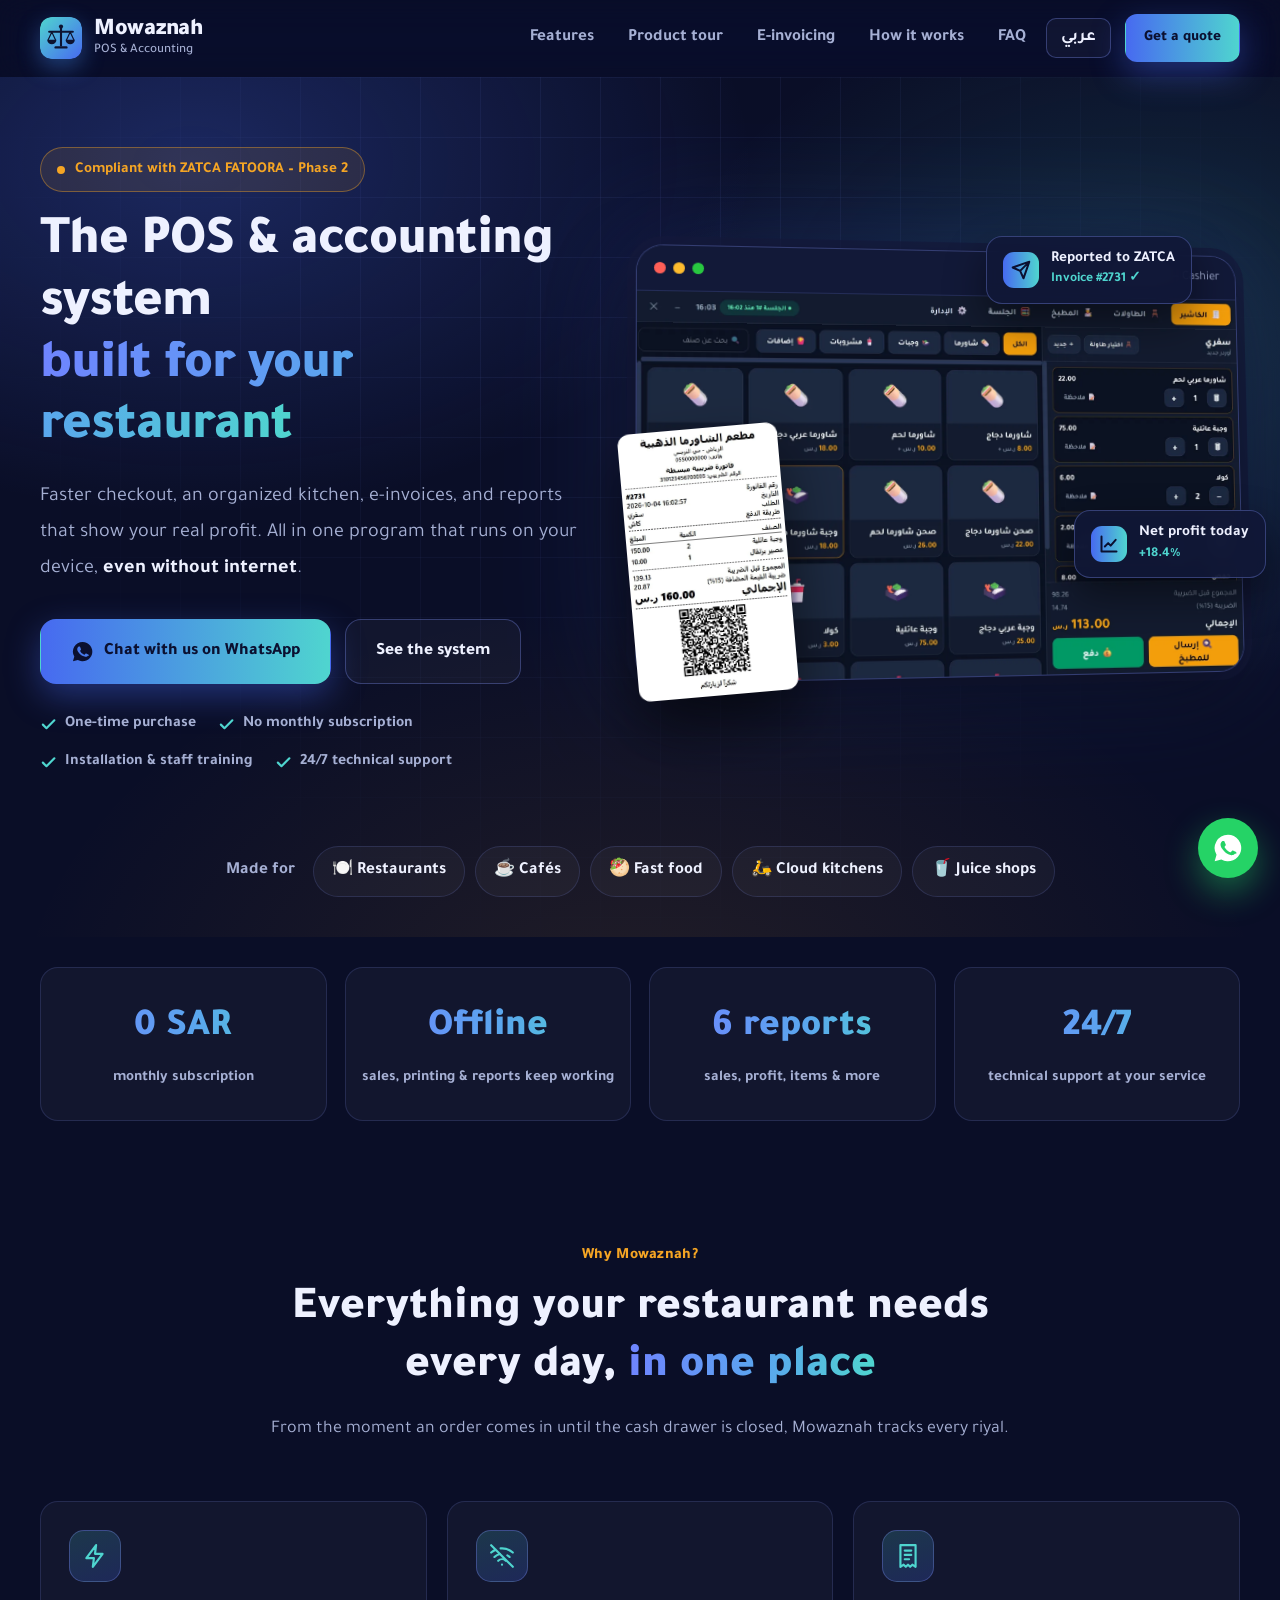
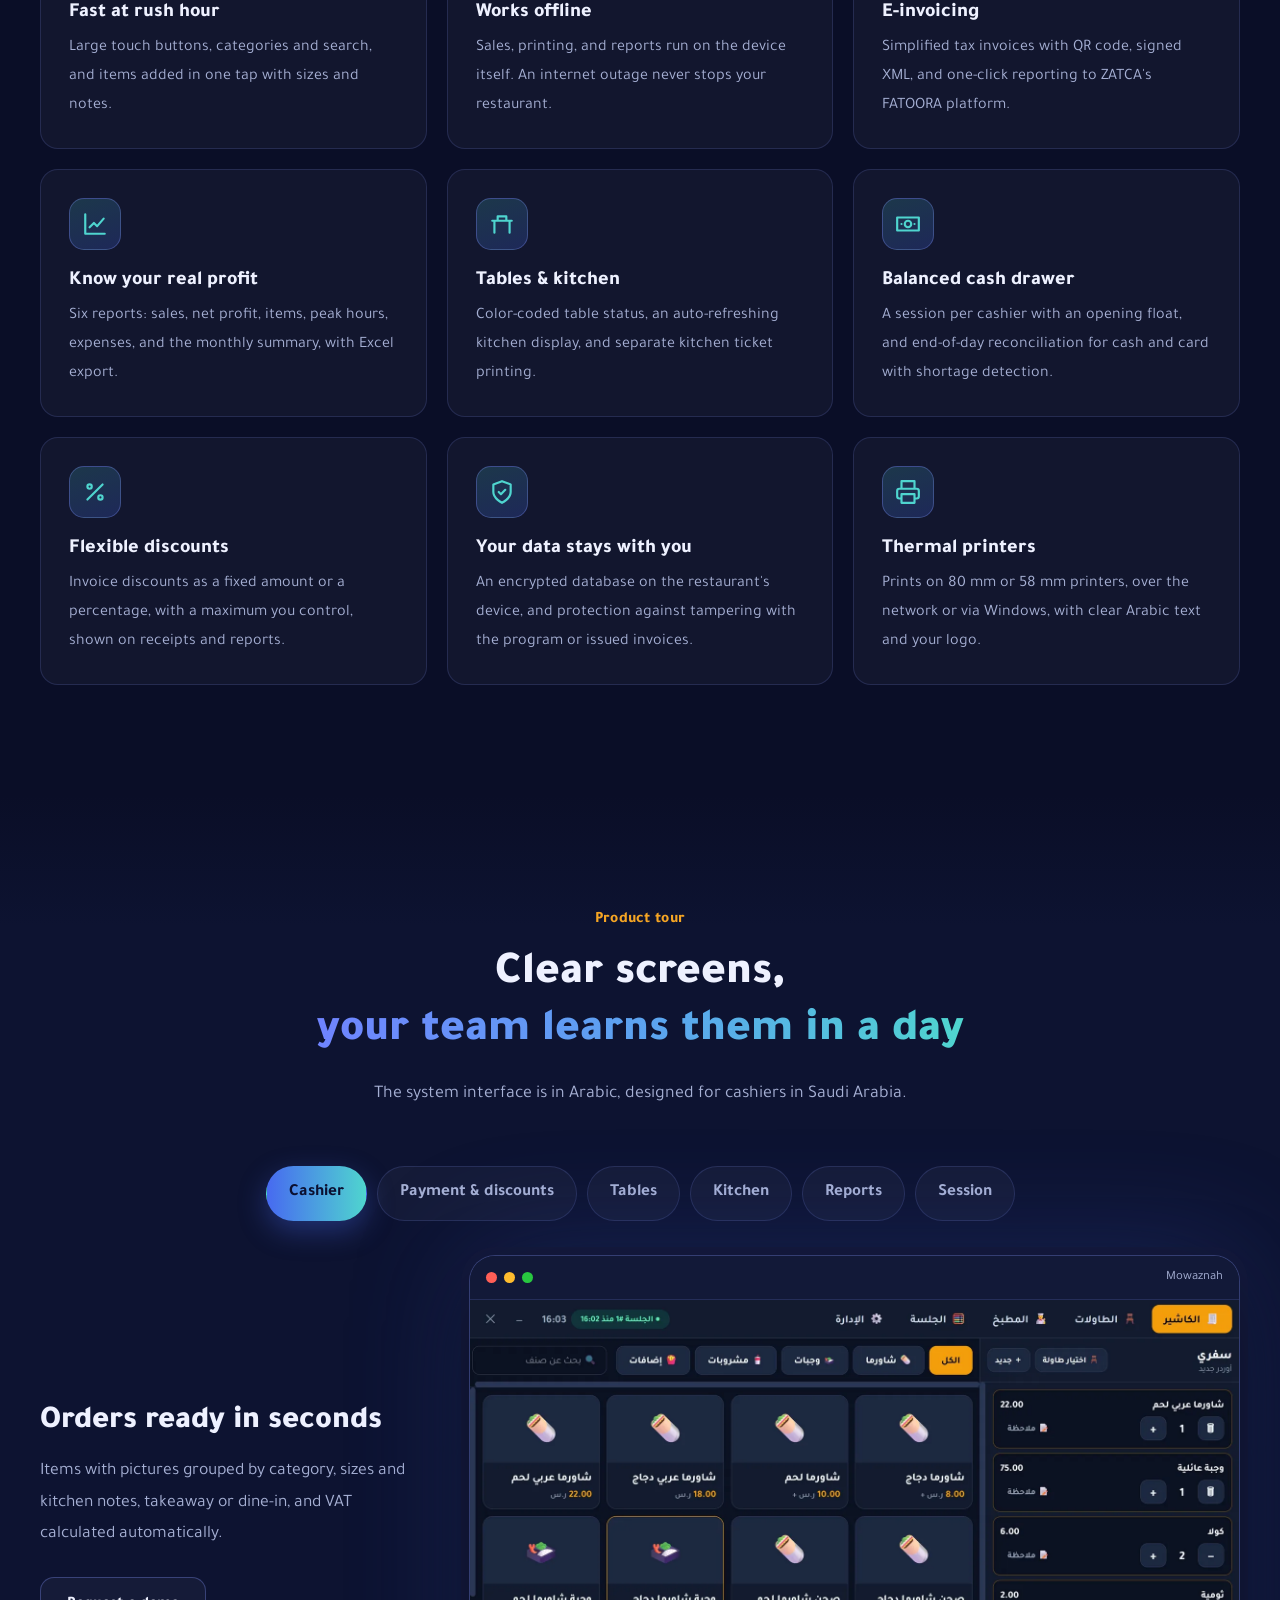
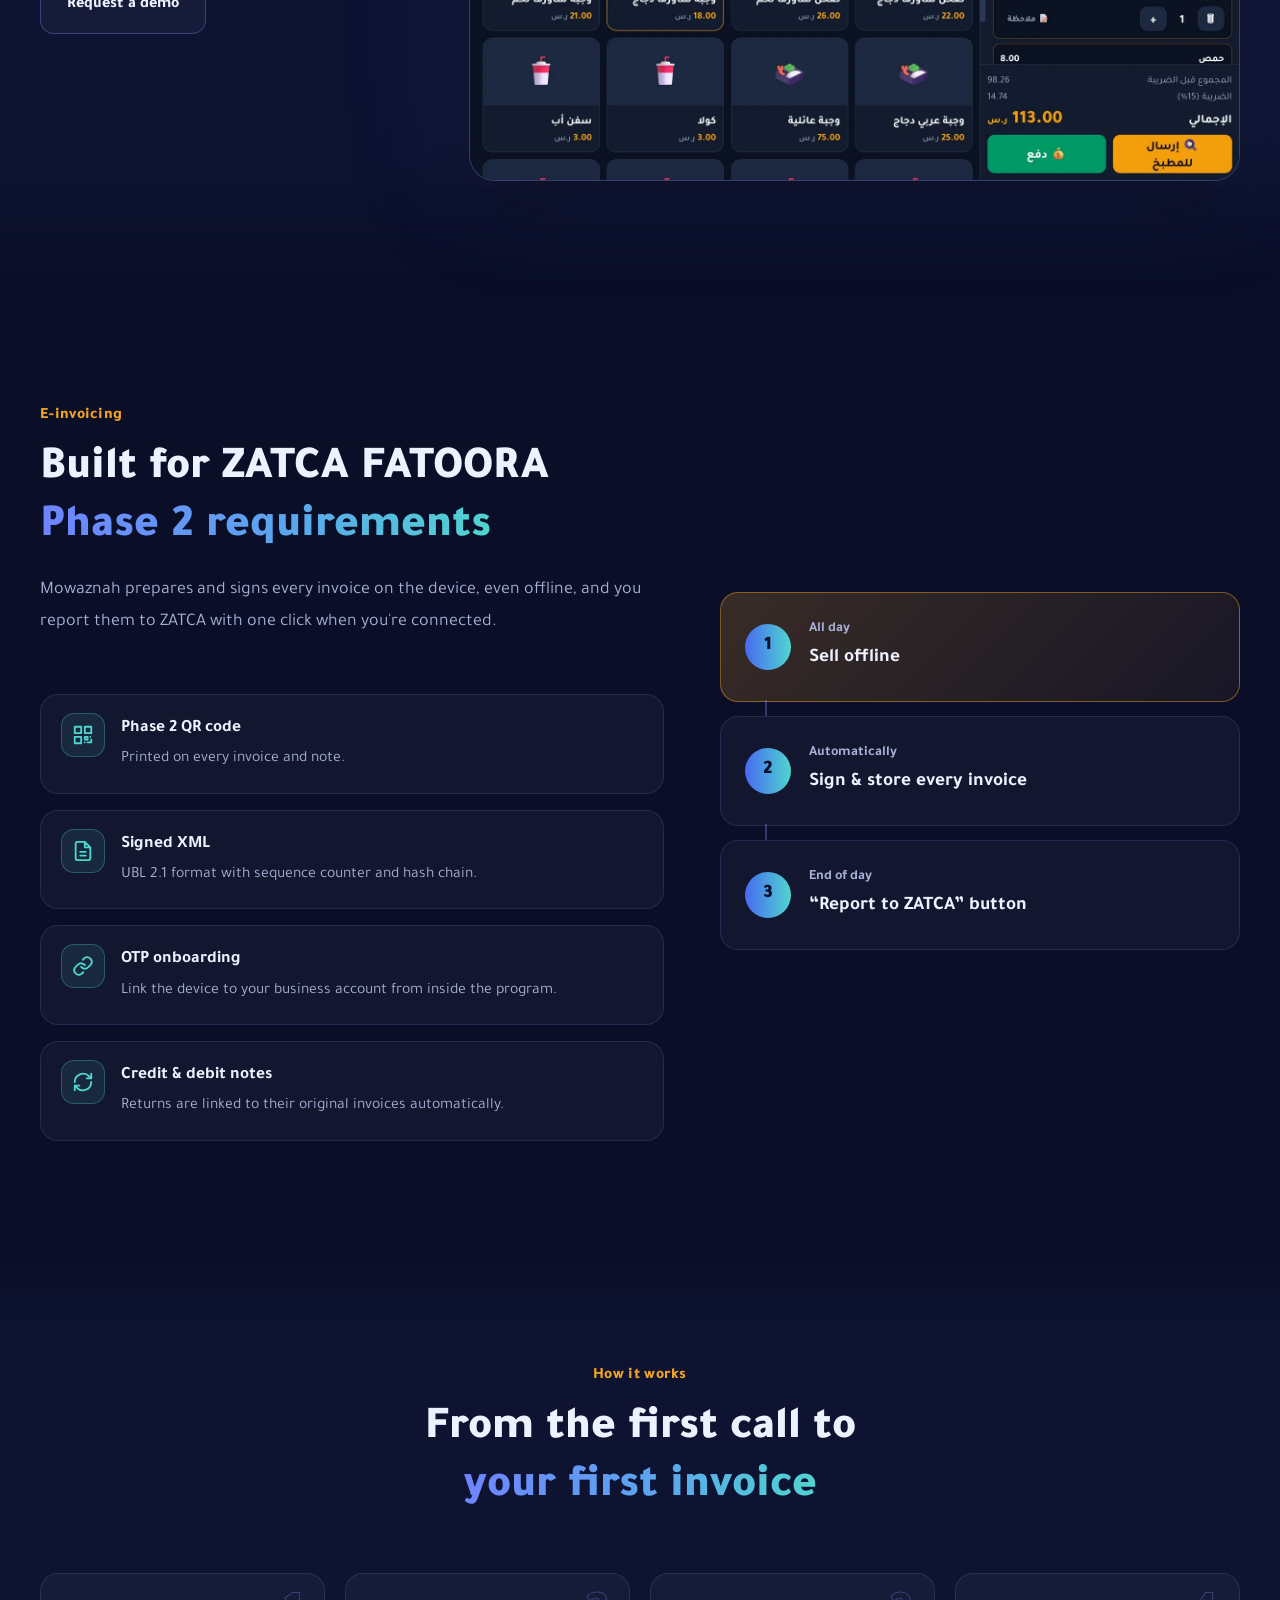
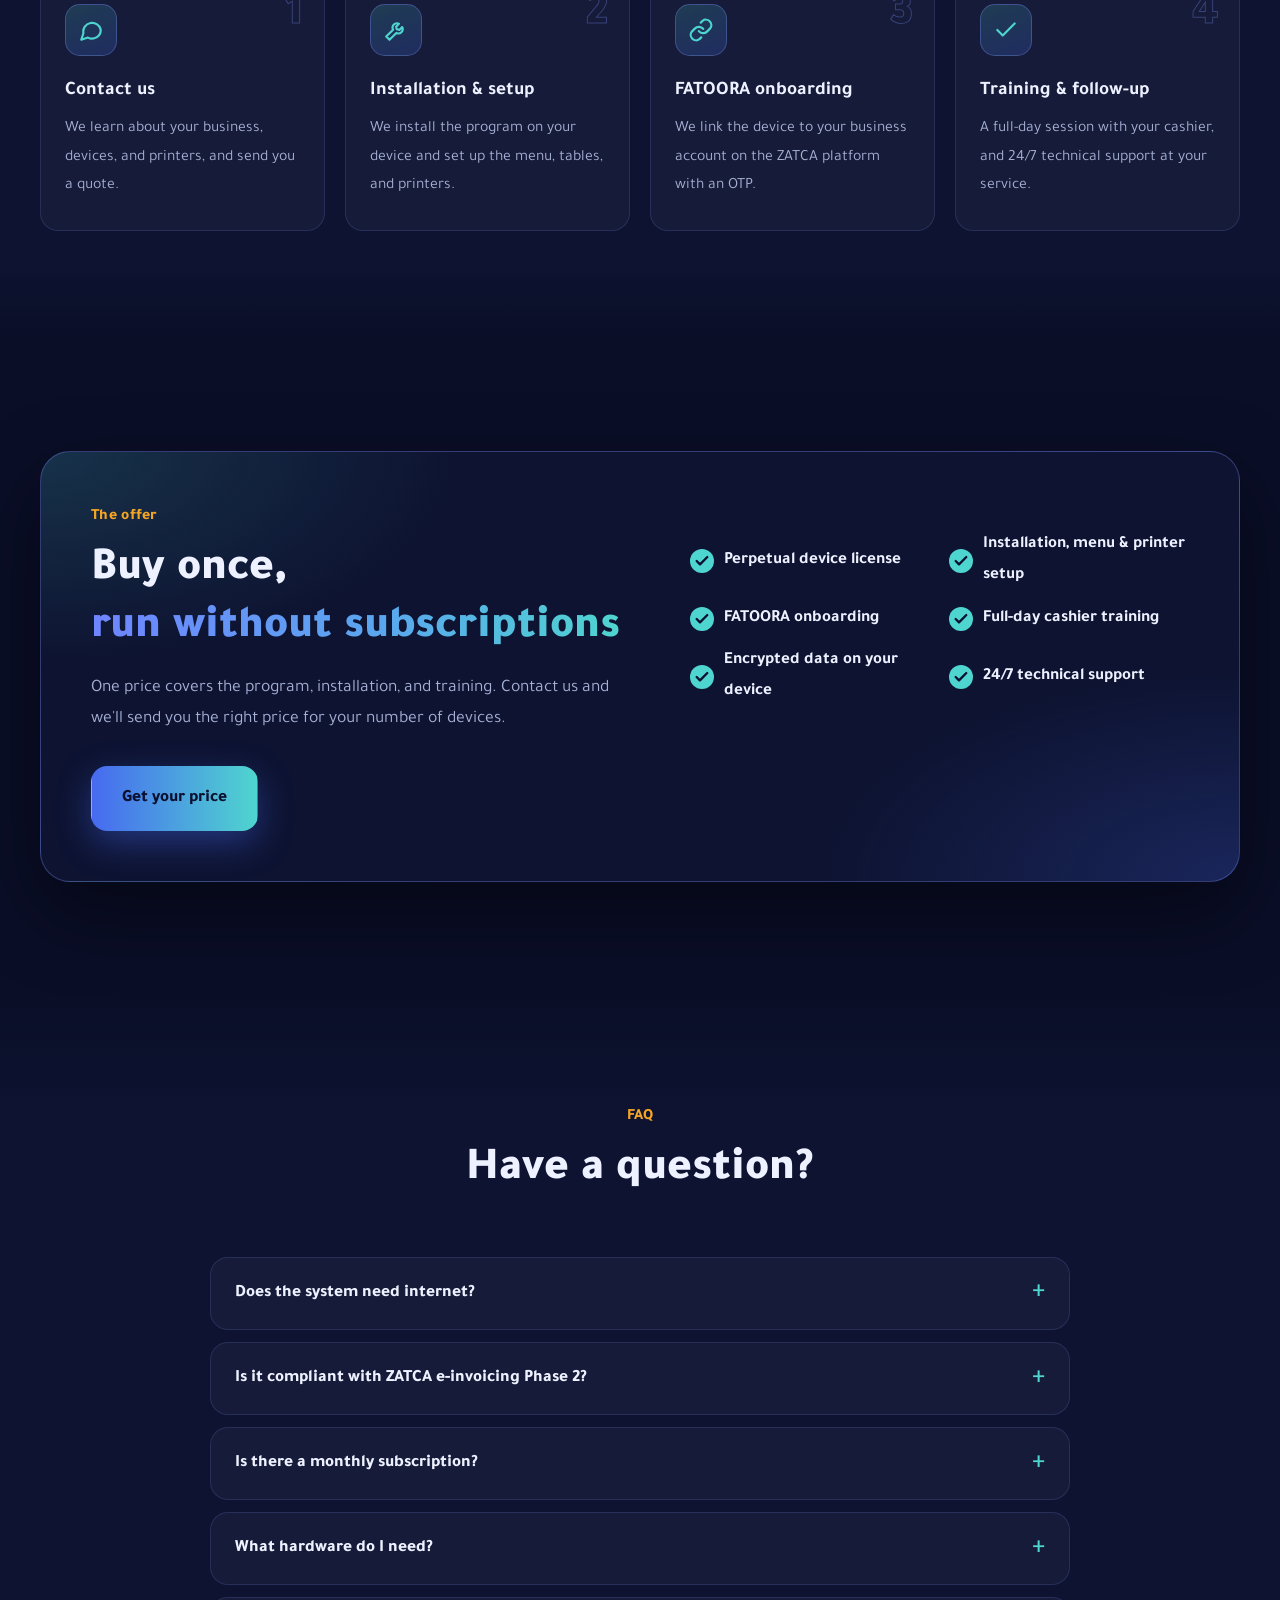
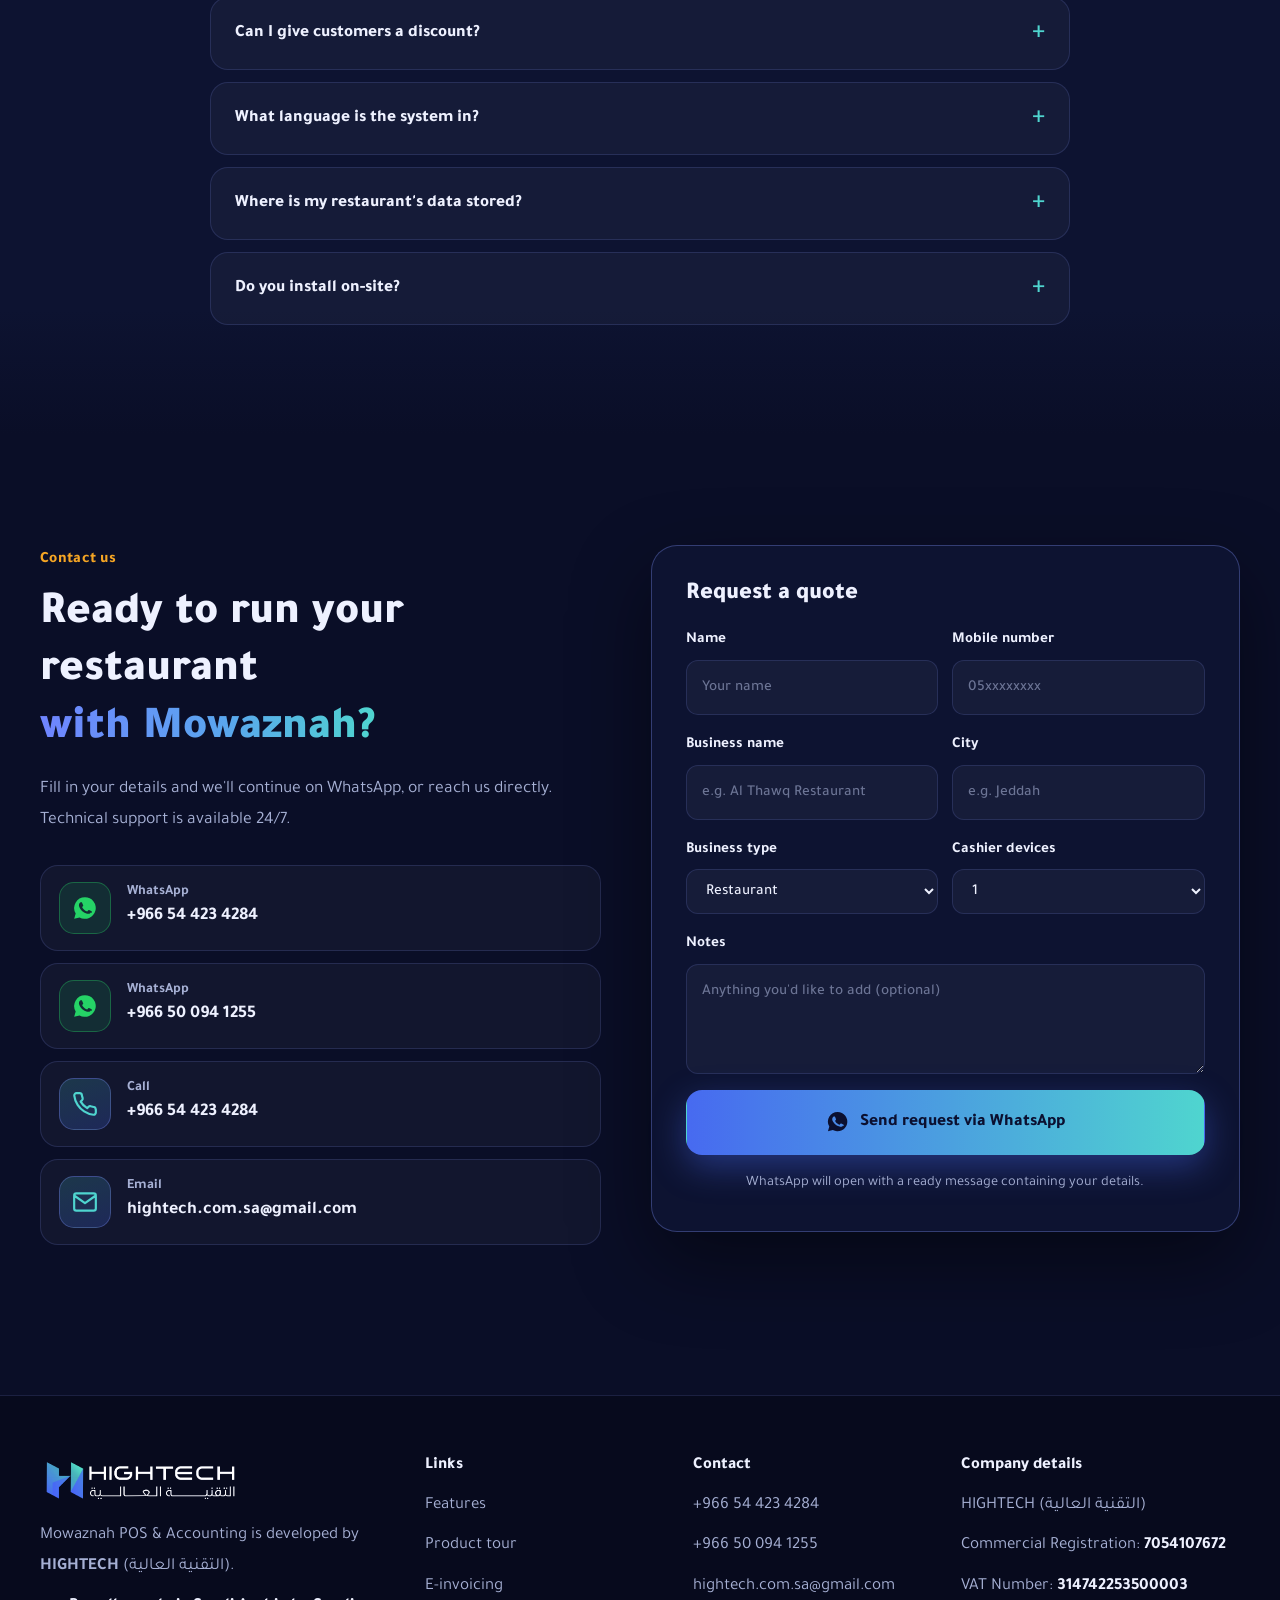
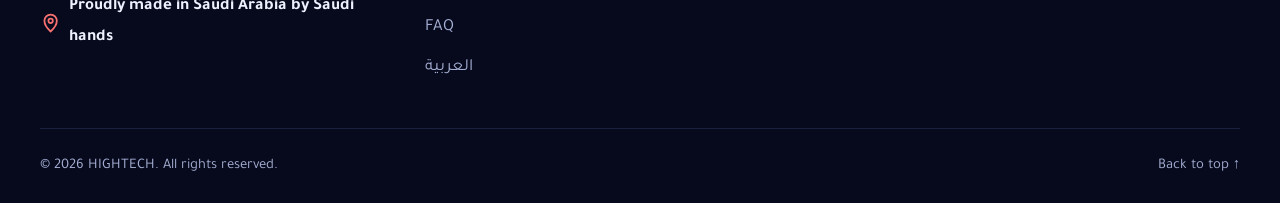
==== en/index.html @ 6e75f686 "feat: نسخة إنجليزية من الموقع (/en/) وزر تبديل اللغة - صفحة en/index.html من اليسار لليمين بنفس التص" ====
<!doctype html>
<html lang="en" dir="ltr">
<head>
  <meta charset="utf-8">
  <meta name="viewport" content="width=device-width, initial-scale=1">
  <title>Mowaznah POS | Restaurant Point of Sale & Accounting System in Saudi Arabia</title>
  <meta name="description" content="Mowaznah is a restaurant POS and accounting system that works offline, is compliant with ZATCA FATOORA Phase 2 e-invoicing, and includes kitchen display, tables, and profit reports. One-time purchase, no monthly subscription.">
  <meta name="keywords" content="restaurant POS, POS Saudi Arabia, ZATCA e-invoicing, FATOORA phase 2, cashier system, cafe POS, accounting system, Mowaznah">
  <link rel="canonical" href="https://mowaznah.com/en/">
  <link rel="alternate" hreflang="ar" href="https://mowaznah.com/">
  <link rel="alternate" hreflang="en" href="https://mowaznah.com/en/">
  <link rel="alternate" hreflang="x-default" href="https://mowaznah.com/">
  <meta name="theme-color" content="#0a0e27">
  <link rel="icon" href="../assets/img/logo-icon.svg" type="image/svg+xml">
  <link rel="apple-touch-icon" href="../assets/img/apple-touch-icon.png">

  <meta property="og:type" content="website">
  <meta property="og:locale" content="en_US">
  <meta property="og:locale:alternate" content="ar_SA">
  <meta property="og:site_name" content="Mowaznah POS">
  <meta property="og:title" content="Mowaznah | The POS & accounting system built for your restaurant">
  <meta property="og:description" content="Works offline, ZATCA FATOORA e-invoicing, and real profit reports. One-time purchase.">
  <meta property="og:url" content="https://mowaznah.com/en/">
  <meta property="og:image" content="https://mowaznah.com/assets/img/og-image.png">
  <meta name="twitter:card" content="summary_large_image">

  <link rel="preload" href="../assets/fonts/tajawal-latin-800-normal.woff2" as="font" type="font/woff2" crossorigin>
  <link rel="preload" href="../assets/fonts/tajawal-latin-500-normal.woff2" as="font" type="font/woff2" crossorigin>
  <link rel="stylesheet" href="../css/style.css">

  <script type="application/ld+json">
  {
    "@context": "https://schema.org",
    "@graph": [
      {
        "@type": "Organization",
        "name": "HIGHTECH (التقنية العالية)",
        "url": "https://mowaznah.com/en/",
        "email": "hightech.com.sa@gmail.com",
        "telephone": ["+966544234284", "+966500941255"],
        "address": { "@type": "PostalAddress", "addressCountry": "SA" }
      },
      {
        "@type": "SoftwareApplication",
        "name": "Mowaznah POS & Accounting",
        "applicationCategory": "BusinessApplication",
        "operatingSystem": "Windows 10, Windows 11",
        "inLanguage": "ar",
        "description": "Restaurant POS and accounting system that works offline and is compliant with ZATCA FATOORA Phase 2 e-invoicing.",
        "publisher": { "@type": "Organization", "name": "HIGHTECH" }
      }
    ]
  }
  </script>
</head>
<body>
  <!-- Icons (SVG) -->
  <svg width="0" height="0" class="sprite" aria-hidden="true">
    <symbol id="i-bolt" viewBox="0 0 24 24"><path d="M13 2 4 14h7l-1 8 9-12h-7l1-8Z"/></symbol>
    <symbol id="i-offline" viewBox="0 0 24 24"><path d="M2 2l20 20M8.5 16.4a5 5 0 0 1 7 0M5 12.9a10 10 0 0 1 5.2-2.8M19 12.9a10 10 0 0 0-2-1.5M2 8.8a15 15 0 0 1 4.2-2.6M22 8.8A15 15 0 0 0 10.7 5M12 20h.01"/></symbol>
    <symbol id="i-receipt" viewBox="0 0 24 24"><path d="M5 2h14v20l-3-2-2 2-2-2-2 2-2-2-3 2V2ZM9 7h6M9 11h6M9 15h4"/></symbol>
    <symbol id="i-chart" viewBox="0 0 24 24"><path d="M3 3v18h18M7 15l4-4 3 3 6-7"/></symbol>
    <symbol id="i-table" viewBox="0 0 24 24"><path d="M3 9h18M5 9v11M19 9v11M8 9V5h8v4"/></symbol>
    <symbol id="i-chef" viewBox="0 0 24 24"><path d="M6 13.9A4 4 0 0 1 7.6 6a5 5 0 0 1 8.8 0A4 4 0 0 1 18 13.9V20H6v-6.1ZM6 17h12"/></symbol>
    <symbol id="i-cash" viewBox="0 0 24 24"><path d="M2 6h20v12H2zM12 15a3 3 0 1 0 0-6 3 3 0 0 0 0 6ZM6 12h.01M18 12h.01"/></symbol>
    <symbol id="i-percent" viewBox="0 0 24 24"><path d="M19 5 5 19M7 9a2 2 0 1 0 0-4 2 2 0 0 0 0 4ZM17 19a2 2 0 1 0 0-4 2 2 0 0 0 0 4Z"/></symbol>
    <symbol id="i-shield" viewBox="0 0 24 24"><path d="M12 22s8-4 8-10V5l-8-3-8 3v7c0 6 8 10 8 10ZM9 12l2 2 4-4"/></symbol>
    <symbol id="i-printer" viewBox="0 0 24 24"><path d="M6 9V2h12v7M6 18H4a2 2 0 0 1-2-2v-5a2 2 0 0 1 2-2h16a2 2 0 0 1 2 2v5a2 2 0 0 1-2 2h-2M6 14h12v8H6z"/></symbol>
    <symbol id="i-qr" viewBox="0 0 24 24"><path d="M3 3h7v7H3zM14 3h7v7h-7zM3 14h7v7H3zM14 14h3v3h-3zM20 14v.01M14 20h.01M17 20h4v-3"/></symbol>
    <symbol id="i-send" viewBox="0 0 24 24"><path d="m22 2-7 20-4-9-9-4 20-7ZM22 2 11 13"/></symbol>
    <symbol id="i-file" viewBox="0 0 24 24"><path d="M14 2H6a2 2 0 0 0-2 2v16a2 2 0 0 0 2 2h12a2 2 0 0 0 2-2V8l-6-6ZM14 2v6h6M9 13h6M9 17h6"/></symbol>
    <symbol id="i-link" viewBox="0 0 24 24"><path d="M10 13a5 5 0 0 0 7.5.5l3-3a5 5 0 0 0-7-7l-1.7 1.7M14 11a5 5 0 0 0-7.5-.5l-3 3a5 5 0 0 0 7 7l1.7-1.7"/></symbol>
    <symbol id="i-tool" viewBox="0 0 24 24"><path d="M14.7 6.3a4 4 0 0 0-5.4 5.4L3 18l3 3 6.3-6.3a4 4 0 0 0 5.4-5.4l-2.6 2.6-2.4-.6-.6-2.4 2.6-2.6Z"/></symbol>
    <symbol id="i-chat" viewBox="0 0 24 24"><path d="M21 12a8 8 0 0 1-11.8 7L3 21l2-6A8 8 0 1 1 21 12Z"/></symbol>
    <symbol id="i-refresh" viewBox="0 0 24 24"><path d="M21 12a9 9 0 0 1-15.5 6.3L3 16M3 12a9 9 0 0 1 15.5-6.3L21 8M21 3v5h-5M3 21v-5h5"/></symbol>
    <symbol id="i-check" viewBox="0 0 24 24"><path d="M20 6 9 17l-5-5"/></symbol>
    <symbol id="i-phone" viewBox="0 0 24 24"><path d="M22 16.9v3a2 2 0 0 1-2.2 2 19.8 19.8 0 0 1-8.6-3.1 19.5 19.5 0 0 1-6-6A19.8 19.8 0 0 1 2.1 4.2 2 2 0 0 1 4.1 2h3a2 2 0 0 1 2 1.7c.1.9.4 1.8.7 2.7a2 2 0 0 1-.5 2.1L8 9.8a16 16 0 0 0 6 6l1.3-1.3a2 2 0 0 1 2.1-.4c.9.3 1.8.6 2.7.7a2 2 0 0 1 1.7 2Z"/></symbol>
    <symbol id="i-mail" viewBox="0 0 24 24"><path d="M4 4h16a2 2 0 0 1 2 2v12a2 2 0 0 1-2 2H4a2 2 0 0 1-2-2V6a2 2 0 0 1 2-2ZM22 6l-10 7L2 6"/></symbol>
    <symbol id="i-pin" viewBox="0 0 24 24"><path d="M12 22s7-6.2 7-12a7 7 0 1 0-14 0c0 5.8 7 12 7 12ZM12 12.5a2.5 2.5 0 1 0 0-5 2.5 2.5 0 0 0 0 5Z"/></symbol>
    <symbol id="i-plus" viewBox="0 0 24 24"><path d="M12 5v14M5 12h14"/></symbol>
    <symbol id="i-menu" viewBox="0 0 24 24"><path d="M4 7h16M4 12h16M4 17h16"/></symbol>
    <symbol id="i-x" viewBox="0 0 24 24"><path d="M6 6l12 12M18 6 6 18"/></symbol>
    <symbol id="i-wa" viewBox="0 0 24 24"><path fill="currentColor" stroke="none" d="M12 2a10 10 0 0 0-8.6 15.1L2 22l5-1.3A10 10 0 1 0 12 2Zm5.3 14.1c-.2.6-1.3 1.2-1.8 1.2-.5.1-1 .2-3.3-.7-2.8-1.1-4.5-4-4.7-4.2-.1-.2-1.1-1.5-1.1-2.9s.7-2.1 1-2.4c.3-.3.6-.3.8-.3h.6c.2 0 .4 0 .6.5l.9 2.1c.1.2.1.4 0 .5l-.3.5-.4.5c-.1.1-.3.3-.1.6.2.3.8 1.3 1.7 2.1 1.2 1 2.1 1.4 2.4 1.5.3.1.5.1.6-.1l.9-1c.2-.3.4-.2.6-.1l2 .9c.3.1.5.2.5.3.1.2.1.8-.1 1.4Z"/></symbol>
  </svg>

  <a class="skip" href="#main">Skip to content</a>

  <!-- ───────── Header ───────── -->
  <header class="nav" id="top">
    <div class="wrap nav-in">
      <a href="#top" class="brand" aria-label="Mowaznah POS - Home">
        <img src="../assets/img/logo-icon.svg" alt="" width="40" height="40">
        <span><b>Mowaznah</b><small>POS &amp; Accounting</small></span>
      </a>
      <nav class="links" id="links" aria-label="Page sections">
        <a href="#features">Features</a>
        <a href="#screens">Product tour</a>
        <a href="#einvoice">E-invoicing</a>
        <a href="#how">How it works</a>
        <a href="#faq">FAQ</a>
        <a href="../" class="lang-switch" lang="ar" hreflang="ar" title="العربية">عربي</a>
        <a href="#contact" class="btn btn-sm btn-primary nav-cta">Get a quote</a>
      </nav>
      <button class="menu-btn" id="menuBtn" aria-label="Menu" aria-expanded="false" aria-controls="links">
        <svg class="ic"><use href="#i-menu"/></svg>
      </button>
    </div>
  </header>

  <main id="main">
    <!-- ───────── Hero ───────── -->
    <section class="hero">
      <div class="hero-bg" aria-hidden="true"></div>
      <div class="wrap hero-in">
        <div class="hero-copy">
          <span class="pill reveal"><span class="dot"></span> Compliant with ZATCA FATOORA – Phase 2</span>
          <h1 class="reveal">The POS &amp; accounting system<br><span class="grad">built for your restaurant</span></h1>
          <p class="lead reveal">Faster checkout, an organized kitchen, e-invoices, and reports that show your real profit. All in one program that runs on your device, <strong>even without internet</strong>.</p>
          <div class="cta-row reveal">
            <a class="btn btn-primary btn-lg" href="https://wa.me/966544234284?text=Hello%2C%20I%20would%20like%20to%20know%20more%20about%20Mowaznah%20POS." target="_blank" rel="noopener">
              <svg class="ic"><use href="#i-wa"/></svg> Chat with us on WhatsApp
            </a>
            <a class="btn btn-ghost btn-lg" href="#screens">See the system</a>
          </div>
          <ul class="trust reveal">
            <li><svg class="ic"><use href="#i-check"/></svg> One-time purchase</li>
            <li><svg class="ic"><use href="#i-check"/></svg> No monthly subscription</li>
            <li><svg class="ic"><use href="#i-check"/></svg> Installation &amp; staff training</li>
            <li><svg class="ic"><use href="#i-check"/></svg> 24/7 technical support</li>
          </ul>
        </div>

        <div class="hero-visual reveal" aria-label="Cashier screen preview">
          <div class="device">
            <div class="device-bar"><i></i><i></i><i></i><span>Mowaznah — Cashier</span></div>
            <img src="../assets/img/cashier.webp" alt="Mowaznah cashier screen with product grid, cart, and totals" width="1600" height="1000" fetchpriority="high">
          </div>
          <img class="receipt" src="../assets/img/receipt.webp" alt="Printed simplified tax invoice with QR code" width="576" height="962" loading="lazy">
          <div class="float f1"><svg class="ic"><use href="#i-send"/></svg><div><b>Reported to ZATCA</b><small>Invoice #2731 ✓</small></div></div>
          <div class="float f2"><svg class="ic"><use href="#i-chart"/></svg><div><b>Net profit today</b><small>+18.4%</small></div></div>
        </div>
      </div>

      <div class="wrap">
        <div class="fit reveal">
          <span>Made for</span>
          <ul>
            <li>🍽️ Restaurants</li><li>☕ Cafés</li><li>🥙 Fast food</li><li>🛵 Cloud kitchens</li><li>🥤 Juice shops</li>
          </ul>
        </div>
      </div>
    </section>

    <!-- ───────── Stats ───────── -->
    <section class="stats">
      <div class="wrap stats-in">
        <div class="stat reveal"><b data-count="0" data-suffix=" SAR">0</b><span>monthly subscription</span></div>
        <div class="stat reveal"><b>Offline</b><span>sales, printing &amp; reports keep working</span></div>
        <div class="stat reveal"><b data-count="6" data-suffix=" reports">0</b><span>sales, profit, items &amp; more</span></div>
        <div class="stat reveal"><b data-count="24" data-suffix="/7">0</b><span>technical support at your service</span></div>
      </div>
    </section>

    <!-- ───────── Features ───────── -->
    <section class="section" id="features">
      <div class="wrap">
        <header class="head reveal">
          <span class="kicker">Why Mowaznah?</span>
          <h2>Everything your restaurant needs every day, <span class="grad">in one place</span></h2>
          <p>From the moment an order comes in until the cash drawer is closed, Mowaznah tracks every riyal.</p>
        </header>
        <div class="grid features">
          <article class="card reveal"><span class="ico"><svg class="ic"><use href="#i-bolt"/></svg></span><h3>Fast at rush hour</h3><p>Large touch buttons, categories and search, and items added in one tap with sizes and notes.</p></article>
          <article class="card reveal"><span class="ico"><svg class="ic"><use href="#i-offline"/></svg></span><h3>Works offline</h3><p>Sales, printing, and reports run on the device itself. An internet outage never stops your restaurant.</p></article>
          <article class="card reveal"><span class="ico"><svg class="ic"><use href="#i-receipt"/></svg></span><h3>E-invoicing</h3><p>Simplified tax invoices with QR code, signed XML, and one-click reporting to ZATCA's FATOORA platform.</p></article>
          <article class="card reveal"><span class="ico"><svg class="ic"><use href="#i-chart"/></svg></span><h3>Know your real profit</h3><p>Six reports: sales, net profit, items, peak hours, expenses, and the monthly summary, with Excel export.</p></article>
          <article class="card reveal"><span class="ico"><svg class="ic"><use href="#i-table"/></svg></span><h3>Tables &amp; kitchen</h3><p>Color-coded table status, an auto-refreshing kitchen display, and separate kitchen ticket printing.</p></article>
          <article class="card reveal"><span class="ico"><svg class="ic"><use href="#i-cash"/></svg></span><h3>Balanced cash drawer</h3><p>A session per cashier with an opening float, and end-of-day reconciliation for cash and card with shortage detection.</p></article>
          <article class="card reveal"><span class="ico"><svg class="ic"><use href="#i-percent"/></svg></span><h3>Flexible discounts</h3><p>Invoice discounts as a fixed amount or a percentage, with a maximum you control, shown on receipts and reports.</p></article>
          <article class="card reveal"><span class="ico"><svg class="ic"><use href="#i-shield"/></svg></span><h3>Your data stays with you</h3><p>An encrypted database on the restaurant's device, and protection against tampering with the program or issued invoices.</p></article>
          <article class="card reveal"><span class="ico"><svg class="ic"><use href="#i-printer"/></svg></span><h3>Thermal printers</h3><p>Prints on 80 mm or 58 mm printers, over the network or via Windows, with clear Arabic text and your logo.</p></article>
        </div>
      </div>
    </section>

    <!-- ───────── Product tour ───────── -->
    <section class="section alt" id="screens">
      <div class="wrap">
        <header class="head reveal">
          <span class="kicker">Product tour</span>
          <h2>Clear screens, <span class="grad">your team learns them in a day</span></h2>
          <p>The system interface is in Arabic, designed for cashiers in Saudi Arabia.</p>
        </header>
        <div class="tour reveal">
          <div class="tabs" role="tablist" aria-label="System screens">
            <button role="tab" aria-selected="true" aria-controls="tour-panel" data-img="cashier" data-title="Orders ready in seconds" data-text="Items with pictures grouped by category, sizes and kitchen notes, takeaway or dine-in, and VAT calculated automatically.">Cashier</button>
            <button role="tab" aria-selected="false" aria-controls="tour-panel" data-img="payment" data-title="Cash or card, invoice printed instantly" data-text="A fast keypad with change calculation, discounts by amount or percentage with an optional reason, and instant receipt printing.">Payment &amp; discounts</button>
            <button role="tab" aria-selected="false" aria-controls="tour-panel" data-img="tables" data-title="Your dining room at a glance" data-text="Every table is color-coded: free, occupied, or needs cleaning, with order time and amount.">Tables</button>
            <button role="tab" aria-selected="false" aria-controls="tour-panel" data-img="kitchen" data-title="Kitchen and floor in sync" data-text="Orders reach the kitchen instantly, the display refreshes every 10 seconds, and each item is marked ready with one tap.">Kitchen</button>
            <button role="tab" aria-selected="false" aria-controls="tour-panel" data-img="reports" data-title="All your numbers in front of you" data-text="Daily sales, net profit, cash vs. card, and best-selling items, compared with the previous period.">Reports</button>
            <button role="tab" aria-selected="false" aria-controls="tour-panel" data-img="session" data-title="A balanced drawer every day" data-text="Open a session with an opening float, review its documents, and reconcile cash and card at the end of the day.">Session</button>
          </div>
          <div class="tour-panel" id="tour-panel" role="tabpanel">
            <div class="tour-text">
              <h3 id="tourTitle">Orders ready in seconds</h3>
              <p id="tourText">Items with pictures grouped by category, sizes and kitchen notes, takeaway or dine-in, and VAT calculated automatically.</p>
              <a class="btn btn-ghost" href="#contact">Request a demo</a>
            </div>
            <div class="device tour-device">
              <div class="device-bar"><i></i><i></i><i></i><span>Mowaznah</span></div>
              <img id="tourImg" src="../assets/img/cashier.webp" alt="Cashier screen" width="1600" height="1000" loading="lazy">
            </div>
          </div>
        </div>
      </div>
    </section>

    <!-- ───────── E-invoicing ───────── -->
    <section class="section" id="einvoice">
      <div class="wrap einv">
        <div class="einv-copy">
          <header class="head left reveal">
            <span class="kicker">E-invoicing</span>
            <h2>Built for ZATCA FATOORA <span class="grad">Phase 2 requirements</span></h2>
            <p>Mowaznah prepares and signs every invoice on the device, even offline, and you report them to ZATCA with one click when you're connected.</p>
          </header>
          <ul class="checks reveal">
            <li><svg class="ic"><use href="#i-qr"/></svg><div><b>Phase 2 QR code</b><span>Printed on every invoice and note.</span></div></li>
            <li><svg class="ic"><use href="#i-file"/></svg><div><b>Signed XML</b><span>UBL 2.1 format with sequence counter and hash chain.</span></div></li>
            <li><svg class="ic"><use href="#i-link"/></svg><div><b>OTP onboarding</b><span>Link the device to your business account from inside the program.</span></div></li>
            <li><svg class="ic"><use href="#i-refresh"/></svg><div><b>Credit &amp; debit notes</b><span>Returns are linked to their original invoices automatically.</span></div></li>
          </ul>
        </div>
        <ol class="flow reveal" aria-label="Invoice lifecycle">
          <li><span class="n">1</span><div><small>All day</small><b>Sell offline</b></div></li>
          <li><span class="n">2</span><div><small>Automatically</small><b>Sign &amp; store every invoice</b></div></li>
          <li><span class="n">3</span><div><small>End of day</small><b>“Report to ZATCA” button</b></div></li>
        </ol>
      </div>
    </section>

    <!-- ───────── How it works ───────── -->
    <section class="section alt" id="how">
      <div class="wrap">
        <header class="head reveal">
          <span class="kicker">How it works</span>
          <h2>From the first call to <span class="grad">your first invoice</span></h2>
        </header>
        <ol class="steps">
          <li class="reveal"><span class="ico"><svg class="ic"><use href="#i-chat"/></svg></span><b>Contact us</b><p>We learn about your business, devices, and printers, and send you a quote.</p></li>
          <li class="reveal"><span class="ico"><svg class="ic"><use href="#i-tool"/></svg></span><b>Installation &amp; setup</b><p>We install the program on your device and set up the menu, tables, and printers.</p></li>
          <li class="reveal"><span class="ico"><svg class="ic"><use href="#i-link"/></svg></span><b>FATOORA onboarding</b><p>We link the device to your business account on the ZATCA platform with an OTP.</p></li>
          <li class="reveal"><span class="ico"><svg class="ic"><use href="#i-check"/></svg></span><b>Training &amp; follow-up</b><p>A full-day session with your cashier, and 24/7 technical support at your service.</p></li>
        </ol>
      </div>
    </section>

    <!-- ───────── Offer ───────── -->
    <section class="section" id="offer">
      <div class="wrap">
        <div class="offer reveal">
          <div class="offer-copy">
            <span class="kicker">The offer</span>
            <h2>Buy once, <span class="grad">run without subscriptions</span></h2>
            <p>One price covers the program, installation, and training. Contact us and we'll send you the right price for your number of devices.</p>
          </div>
          <ul class="offer-list">
            <li><svg class="ic"><use href="#i-check"/></svg> Perpetual device license</li>
            <li><svg class="ic"><use href="#i-check"/></svg> Installation, menu &amp; printer setup</li>
            <li><svg class="ic"><use href="#i-check"/></svg> FATOORA onboarding</li>
            <li><svg class="ic"><use href="#i-check"/></svg> Full-day cashier training</li>
            <li><svg class="ic"><use href="#i-check"/></svg> Encrypted data on your device</li>
            <li><svg class="ic"><use href="#i-check"/></svg> 24/7 technical support</li>
          </ul>
          <a class="btn btn-primary btn-lg" href="#contact">Get your price</a>
        </div>
      </div>
    </section>

    <!-- ───────── FAQ ───────── -->
    <section class="section alt" id="faq">
      <div class="wrap narrow">
        <header class="head reveal">
          <span class="kicker">FAQ</span>
          <h2>Have a question?</h2>
        </header>
        <div class="faq reveal">
          <details><summary>Does the system need internet?</summary><p>Not for daily sales: selling, printing, and reports work offline. It needs a connection for activation, at least once every 7 days to verify the license, and when reporting invoices to ZATCA.</p></details>
          <details><summary>Is it compliant with ZATCA e-invoicing Phase 2?</summary><p>Yes. Every invoice has a Phase 2 QR code and a signed UBL 2.1 XML file, the device is onboarded to FATOORA with an OTP, and invoices are reported from the session screen with one click.</p></details>
          <details><summary>Is there a monthly subscription?</summary><p>No. It's a one-time purchase, and the price includes installation and training.</p></details>
          <details><summary>What hardware do I need?</summary><p>A Windows 10 or 11 computer, a touch screen (recommended) or a mouse, and an 80 mm or 58 mm thermal receipt printer. A kitchen printer is optional.</p></details>
          <details><summary>Can I give customers a discount?</summary><p>Yes, an invoice discount as a fixed amount or a percentage, with an optional reason and a maximum you set. Returns account for the discount share automatically.</p></details>
          <details><summary>What language is the system in?</summary><p>The interface, receipts, and reports are in Arabic, designed for restaurants and cafés in Saudi Arabia.</p></details>
          <details><summary>Where is my restaurant's data stored?</summary><p>On the restaurant's own device, in an encrypted database. We recommend regular backups and show you how during training.</p></details>
          <details><summary>Do you install on-site?</summary><p>Yes. We install and set up the system and train your team, and our technical support is available 24/7 via WhatsApp and phone.</p></details>
        </div>
      </div>
    </section>

    <!-- ───────── Contact ───────── -->
    <section class="section" id="contact">
      <div class="wrap contact">
        <div class="contact-copy reveal">
          <span class="kicker">Contact us</span>
          <h2>Ready to run your restaurant <span class="grad">with Mowaznah?</span></h2>
          <p>Fill in your details and we'll continue on WhatsApp, or reach us directly. Technical support is available 24/7.</p>
          <ul class="direct">
            <li><a href="https://wa.me/966544234284" target="_blank" rel="noopener"><span class="ico wa"><svg class="ic"><use href="#i-wa"/></svg></span><span><small>WhatsApp</small><b dir="ltr">+966 54 423 4284</b></span></a></li>
            <li><a href="https://wa.me/966500941255" target="_blank" rel="noopener"><span class="ico wa"><svg class="ic"><use href="#i-wa"/></svg></span><span><small>WhatsApp</small><b dir="ltr">+966 50 094 1255</b></span></a></li>
            <li><a href="tel:+966544234284"><span class="ico"><svg class="ic"><use href="#i-phone"/></svg></span><span><small>Call</small><b dir="ltr">+966 54 423 4284</b></span></a></li>
            <li><a href="mailto:hightech.com.sa@gmail.com"><span class="ico"><svg class="ic"><use href="#i-mail"/></svg></span><span><small>Email</small><b>hightech.com.sa@gmail.com</b></span></a></li>
          </ul>
        </div>
        <form class="form reveal" id="leadForm" novalidate>
          <h3>Request a quote</h3>
          <div class="row2">
            <label>Name<input name="name" autocomplete="name" required placeholder="Your name"></label>
            <label>Mobile number<input name="phone" type="tel" inputmode="tel" autocomplete="tel" dir="ltr" required placeholder="05xxxxxxxx"></label>
          </div>
          <div class="row2">
            <label>Business name<input name="business" placeholder="e.g. Al Thawq Restaurant"></label>
            <label>City<input name="city" placeholder="e.g. Jeddah"></label>
          </div>
          <div class="row2">
            <label>Business type
              <select name="type">
                <option>Restaurant</option><option>Café</option><option>Fast food</option><option>Cloud kitchen</option><option>Juice shop</option><option>Other</option>
              </select>
            </label>
            <label>Cashier devices
              <select name="devices"><option>1</option><option>2</option><option>3</option><option>4 or more</option></select>
            </label>
          </div>
          <label>Notes<textarea name="notes" rows="3" placeholder="Anything you'd like to add (optional)"></textarea></label>
          <p class="form-error" id="formError" role="alert" hidden></p>
          <button class="btn btn-primary btn-lg btn-block" type="submit"><svg class="ic"><use href="#i-wa"/></svg> Send request via WhatsApp</button>
          <p class="form-note">WhatsApp will open with a ready message containing your details.</p>
        </form>
      </div>
    </section>
  </main>

  <!-- ───────── Footer ───────── -->
  <footer class="footer">
    <div class="wrap foot-in">
      <div class="foot-brand">
        <img src="../assets/img/hightech.png" alt="HIGHTECH - التقنية العالية" width="250" height="62" loading="lazy">
        <p>Mowaznah POS &amp; Accounting is developed by <b>HIGHTECH</b> (التقنية العالية).</p>
        <p class="made"><svg class="ic"><use href="#i-pin"/></svg> Proudly made in Saudi Arabia by Saudi hands</p>
      </div>
      <div class="foot-col">
        <h4>Links</h4>
        <a href="#features">Features</a><a href="#screens">Product tour</a><a href="#einvoice">E-invoicing</a><a href="#faq">FAQ</a><a href="../" lang="ar">العربية</a>
      </div>
      <div class="foot-col">
        <h4>Contact</h4>
        <a href="https://wa.me/966544234284" target="_blank" rel="noopener" dir="ltr">+966 54 423 4284</a>
        <a href="https://wa.me/966500941255" target="_blank" rel="noopener" dir="ltr">+966 50 094 1255</a>
        <a href="mailto:hightech.com.sa@gmail.com">hightech.com.sa@gmail.com</a>
      </div>
      <div class="foot-col">
        <h4>Company details</h4>
        <span>HIGHTECH (التقنية العالية)</span>
        <span>Commercial Registration: <b dir="ltr">7054107672</b></span>
        <span>VAT Number: <b dir="ltr">314742253500003</b></span>
      </div>
    </div>
    <div class="wrap foot-bottom">
      <span>© <span id="year">2026</span> HIGHTECH. All rights reserved.</span>
      <a href="#top">Back to top ↑</a>
    </div>
  </footer>

  <a class="wa-float" href="https://wa.me/966544234284" target="_blank" rel="noopener" aria-label="Chat with us on WhatsApp">
    <svg class="ic"><use href="#i-wa"/></svg>
  </a>

  <script src="../js/main.js" defer></script>
</body>
</html>
---- css/style.css ----
/* ───────── الخطوط (Tajawal، مستضافة محلياً) ───────── */
@font-face { font-family: Tajawal; font-weight: 400; font-display: swap; src: url(../assets/fonts/tajawal-arabic-400-normal.woff2) format('woff2'); unicode-range: U+0600-06FF, U+0750-077F, U+08A0-08FF, U+FB50-FDFF, U+FE70-FEFF, U+200C-200E; }
@font-face { font-family: Tajawal; font-weight: 500; font-display: swap; src: url(../assets/fonts/tajawal-arabic-500-normal.woff2) format('woff2'); unicode-range: U+0600-06FF, U+0750-077F, U+08A0-08FF, U+FB50-FDFF, U+FE70-FEFF, U+200C-200E; }
@font-face { font-family: Tajawal; font-weight: 700; font-display: swap; src: url(../assets/fonts/tajawal-arabic-700-normal.woff2) format('woff2'); unicode-range: U+0600-06FF, U+0750-077F, U+08A0-08FF, U+FB50-FDFF, U+FE70-FEFF, U+200C-200E; }
@font-face { font-family: Tajawal; font-weight: 800; font-display: swap; src: url(../assets/fonts/tajawal-arabic-800-normal.woff2) format('woff2'); unicode-range: U+0600-06FF, U+0750-077F, U+08A0-08FF, U+FB50-FDFF, U+FE70-FEFF, U+200C-200E; }
@font-face { font-family: Tajawal; font-weight: 900; font-display: swap; src: url(../assets/fonts/tajawal-arabic-900-normal.woff2) format('woff2'); unicode-range: U+0600-06FF, U+0750-077F, U+08A0-08FF, U+FB50-FDFF, U+FE70-FEFF, U+200C-200E; }
@font-face { font-family: Tajawal; font-weight: 400; font-display: swap; src: url(../assets/fonts/tajawal-latin-400-normal.woff2) format('woff2'); unicode-range: U+0000-00FF, U+2000-206F, U+20AC; }
@font-face { font-family: Tajawal; font-weight: 500; font-display: swap; src: url(../assets/fonts/tajawal-latin-500-normal.woff2) format('woff2'); unicode-range: U+0000-00FF, U+2000-206F, U+20AC; }
@font-face { font-family: Tajawal; font-weight: 700; font-display: swap; src: url(../assets/fonts/tajawal-latin-700-normal.woff2) format('woff2'); unicode-range: U+0000-00FF, U+2000-206F, U+20AC; }
@font-face { font-family: Tajawal; font-weight: 800; font-display: swap; src: url(../assets/fonts/tajawal-latin-800-normal.woff2) format('woff2'); unicode-range: U+0000-00FF, U+2000-206F, U+20AC; }
@font-face { font-family: Tajawal; font-weight: 900; font-display: swap; src: url(../assets/fonts/tajawal-latin-900-normal.woff2) format('woff2'); unicode-range: U+0000-00FF, U+2000-206F, U+20AC; }

/* ───────── هوية موازنة ───────── */
:root {
  --bg: #0a0e27;
  --bg-2: #0d1331;
  --surface: rgba(255, 255, 255, 0.035);
  --surface-2: rgba(255, 255, 255, 0.06);
  --line: rgba(130, 150, 255, 0.16);
  --line-strong: rgba(130, 150, 255, 0.32);
  --text: #eef1ff;
  --muted: #a6b0d4;
  --teal: #4fd5cf;
  --blue: #476af0;
  --amber: #f5a524;
  --ink: #0b1030;
  --grad: linear-gradient(270deg, #4fd5cf 0%, #5aa6ee 45%, #6f84ff 100%);
  --grad-btn: linear-gradient(270deg, #4fd5cf, #476af0);
  --radius: 18px;
  --radius-lg: 26px;
  --shadow: 0 30px 80px rgba(0, 0, 0, 0.45);
  --wrap: 1200px;
}

*, *::before, *::after { box-sizing: border-box; }
html { scroll-behavior: smooth; scroll-padding-top: 84px; -webkit-text-size-adjust: 100%; }
body {
  margin: 0;
  background: var(--bg);
  color: var(--text);
  font-family: Tajawal, 'Segoe UI', Tahoma, sans-serif;
  font-size: 17px;
  line-height: 1.8;
  overflow-x: hidden;
  -webkit-font-smoothing: antialiased;
}
img { max-width: 100%; height: auto; display: block; }
a { color: inherit; text-decoration: none; }
h1, h2, h3, h4 { margin: 0; line-height: 1.25; }
p { margin: 0; }
ul, ol { margin: 0; padding: 0; list-style: none; }
button, input, select, textarea { font: inherit; color: inherit; }
.sprite { position: absolute; }
.ic { width: 1.25em; height: 1.25em; fill: none; stroke: currentColor; stroke-width: 2; stroke-linecap: round; stroke-linejoin: round; flex: none; }
.skip { position: absolute; top: -60px; right: 16px; background: var(--amber); color: var(--ink); padding: 8px 16px; border-radius: 10px; z-index: 100; font-weight: 700; }
.skip:focus { top: 12px; }
:focus-visible { outline: 3px solid var(--teal); outline-offset: 3px; border-radius: 8px; }

.wrap { width: min(var(--wrap), 100% - 40px); margin-inline: auto; }
.wrap.narrow { max-width: 860px; }
.grad { background: var(--grad); -webkit-background-clip: text; background-clip: text; color: transparent; }
/* العبارة الملوّنة في العناوين تنتقل للسطر التالي كاملة بدل أن تنقسم */
h2 .grad { display: inline-block; }

/* ───────── الأزرار ───────── */
.btn {
  display: inline-flex; align-items: center; justify-content: center; gap: 10px;
  padding: 13px 26px; border-radius: 14px; font-weight: 800; font-size: 1rem;
  border: 1px solid transparent; cursor: pointer; white-space: nowrap;
  transition: transform .2s ease, box-shadow .2s ease, background .2s ease, border-color .2s ease;
}
.btn:hover { transform: translateY(-2px); }
.btn-primary { background: var(--grad-btn); color: var(--ink); box-shadow: 0 12px 34px rgba(71, 106, 240, 0.4); }
.btn-primary:hover { box-shadow: 0 16px 44px rgba(79, 213, 207, 0.45); }
.btn-ghost { background: var(--surface); border-color: var(--line-strong); color: var(--text); }
.btn-ghost:hover { background: var(--surface-2); border-color: var(--teal); }
.btn-lg { padding: 16px 30px; font-size: 1.08rem; border-radius: 16px; }
.btn-sm { padding: 9px 18px; font-size: .95rem; border-radius: 12px; }
.btn-block { width: 100%; }
.btn .ic { width: 1.35em; height: 1.35em; }

/* ───────── الترويسة ───────── */
.nav {
  position: sticky; top: 0; z-index: 50;
  background: rgba(10, 14, 39, 0.55);
  backdrop-filter: blur(16px) saturate(140%); -webkit-backdrop-filter: blur(16px) saturate(140%);
  border-bottom: 1px solid transparent; transition: border-color .3s, background .3s;
}
.nav.scrolled { background: rgba(10, 14, 39, 0.86); border-bottom-color: var(--line); }
.nav-in { display: flex; align-items: center; justify-content: space-between; height: 76px; }
.brand { display: flex; align-items: center; gap: 12px; }
.brand img { width: 42px; height: 42px; border-radius: 12px; box-shadow: 0 8px 22px rgba(71, 140, 240, 0.4); }
.brand span { display: flex; flex-direction: column; line-height: 1.05; }
.brand b { font-size: 1.5rem; font-weight: 900; letter-spacing: -0.3px; }
.brand small { font-size: .82rem; color: var(--muted); font-weight: 500; }
.links { display: flex; align-items: center; gap: 6px; }
.links a:not(.btn) { padding: 8px 14px; border-radius: 10px; color: var(--muted); font-weight: 600; transition: color .2s, background .2s; }
.links a:not(.btn):hover { color: var(--text); background: var(--surface); }
.nav-cta { margin-inline-start: 8px; }
.menu-btn { display: none; background: var(--surface); border: 1px solid var(--line); border-radius: 12px; width: 46px; height: 46px; align-items: center; justify-content: center; cursor: pointer; }
.menu-btn .ic { width: 24px; height: 24px; }

/* ───────── الواجهة ───────── */
.hero { position: relative; padding: 70px 0 40px; overflow: hidden; }
.hero-bg {
  position: absolute; inset: 0; z-index: -1;
  background:
    radial-gradient(800px 500px at 15% 10%, rgba(71, 106, 240, 0.28), transparent 70%),
    radial-gradient(700px 500px at 90% 30%, rgba(79, 213, 207, 0.16), transparent 70%),
    radial-gradient(900px 600px at 50% 110%, rgba(245, 165, 36, 0.10), transparent 70%);
}
.hero-bg::after {
  content: ''; position: absolute; inset: 0;
  background-image: linear-gradient(var(--line) 1px, transparent 1px), linear-gradient(90deg, var(--line) 1px, transparent 1px);
  background-size: 60px 60px; opacity: .45;
  -webkit-mask-image: radial-gradient(ellipse at 50% 20%, #000 20%, transparent 75%);
  mask-image: radial-gradient(ellipse at 50% 20%, #000 20%, transparent 75%);
}
.hero-in { display: grid; grid-template-columns: 1fr 1.08fr; gap: 56px; align-items: center; }
.pill {
  display: inline-flex; align-items: center; gap: 10px; padding: 8px 16px; border-radius: 999px;
  background: rgba(245, 165, 36, 0.1); border: 1px solid rgba(245, 165, 36, 0.4); color: var(--amber); font-weight: 700; font-size: .95rem;
}
.pill .dot { width: 8px; height: 8px; border-radius: 50%; background: var(--amber); box-shadow: 0 0 0 0 rgba(245, 165, 36, .6); animation: ping 2s infinite; }
@keyframes ping { 0% { box-shadow: 0 0 0 0 rgba(245, 165, 36, .6); } 80%, 100% { box-shadow: 0 0 0 10px rgba(245, 165, 36, 0); } }
.hero h1 { font-size: clamp(2.5rem, 5.2vw, 4.4rem); font-weight: 900; margin: 22px 0 18px; letter-spacing: -0.5px; }
.lead { font-size: clamp(1.05rem, 1.6vw, 1.25rem); color: var(--muted); max-width: 560px; }
.lead strong { color: var(--text); }
.cta-row { display: flex; flex-wrap: wrap; gap: 14px; margin-top: 32px; }
.trust { display: flex; flex-wrap: wrap; gap: 10px 22px; margin-top: 26px; color: var(--muted); font-weight: 600; font-size: .98rem; }
.trust li { display: flex; align-items: center; gap: 8px; }
.trust .ic { color: var(--teal); width: 1.1em; height: 1.1em; stroke-width: 3; }

.hero-visual { position: relative; perspective: 1600px; }
.device {
  position: relative; border-radius: var(--radius-lg); overflow: hidden; background: #0f1530;
  border: 1px solid var(--line-strong); box-shadow: var(--shadow), 0 0 0 8px rgba(20, 26, 62, 0.75), 0 0 120px rgba(71, 106, 240, 0.25);
}
.hero-visual .device { transform: rotateY(-9deg) rotateX(4deg); transform-origin: left center; transition: transform .6s ease; }
.hero-visual:hover .device { transform: rotateY(-4deg) rotateX(2deg); }
.device-bar { display: flex; align-items: center; gap: 7px; padding: 10px 16px; background: #121938; border-bottom: 1px solid var(--line); direction: ltr; }
.device-bar i { width: 11px; height: 11px; border-radius: 50%; background: #ff5f57; }
.device-bar i:nth-child(2) { background: #febc2e; }
.device-bar i:nth-child(3) { background: #28c840; }
.device-bar span { margin-inline-start: auto; font-size: .8rem; color: var(--muted); direction: rtl; }
.receipt {
  position: absolute; width: 27%; bottom: -26px; right: -18px; border-radius: 12px; background: #fff;
  box-shadow: 0 30px 60px rgba(0, 0, 0, 0.55); transform: rotate(5deg); animation: bob 6s ease-in-out infinite;
}
.float {
  position: absolute; display: flex; align-items: center; gap: 12px; padding: 12px 16px; border-radius: 16px;
  background: rgba(17, 23, 55, 0.88); border: 1px solid var(--line-strong); backdrop-filter: blur(10px); -webkit-backdrop-filter: blur(10px);
  box-shadow: 0 18px 40px rgba(0, 0, 0, 0.45); line-height: 1.3;
}
.float .ic { width: 36px; height: 36px; padding: 8px; border-radius: 11px; background: var(--grad-btn); color: var(--ink); stroke-width: 2.4; }
.float b { display: block; font-size: .95rem; }
.float small { color: var(--teal); font-weight: 700; font-size: .85rem; }
.f1 { top: -18px; left: 8%; animation: bob 7s ease-in-out infinite; }
.f2 { bottom: 22%; left: -26px; animation: bob 8s ease-in-out -2s infinite; }
@keyframes bob { 0%, 100% { translate: 0 0; } 50% { translate: 0 -10px; } }

.fit { margin-top: 70px; display: flex; align-items: center; gap: 18px; flex-wrap: wrap; justify-content: center; color: var(--muted); }
.fit > span { font-weight: 700; }
.fit ul { display: flex; flex-wrap: wrap; gap: 10px; justify-content: center; }
.fit li { padding: 9px 18px; border-radius: 999px; background: var(--surface); border: 1px solid var(--line); color: var(--text); font-weight: 600; }

/* ───────── الأرقام ───────── */
.stats { padding: 30px 0 10px; }
.stats-in { display: grid; grid-template-columns: repeat(4, 1fr); gap: 18px; }
.stat { text-align: center; padding: 26px 16px; border-radius: var(--radius); background: var(--surface); border: 1px solid var(--line); }
.stat b { display: block; font-size: clamp(1.8rem, 3vw, 2.4rem); font-weight: 900; background: var(--grad); -webkit-background-clip: text; background-clip: text; color: transparent; }
.stat span { color: var(--muted); font-weight: 600; font-size: .95rem; }

/* ───────── الأقسام ───────── */
.section { padding: 110px 0; position: relative; }
.section.alt { background: linear-gradient(180deg, transparent, var(--bg-2) 12%, var(--bg-2) 88%, transparent); }
.head { text-align: center; max-width: 760px; margin: 0 auto 56px; }
.head.left { text-align: start; margin-inline: 0; }
.kicker { display: inline-block; color: var(--amber); font-weight: 800; font-size: .98rem; margin-bottom: 12px; letter-spacing: .3px; }
.head h2, .offer h2, .contact h2 { font-size: clamp(1.9rem, 3.6vw, 2.9rem); font-weight: 900; }
.head p { color: var(--muted); font-size: 1.12rem; margin-top: 16px; }

.grid.features { display: grid; grid-template-columns: repeat(3, 1fr); gap: 20px; }
.card {
  padding: 28px; border-radius: var(--radius); background: var(--surface); border: 1px solid var(--line);
  transition: transform .25s ease, border-color .25s ease, background .25s ease;
}
.card:hover { transform: translateY(-6px); border-color: var(--line-strong); background: var(--surface-2); }
.card h3 { font-size: 1.25rem; font-weight: 800; margin: 18px 0 8px; }
.card p { color: var(--muted); font-size: 1rem; }
.ico {
  display: inline-grid; place-items: center; width: 52px; height: 52px; border-radius: 15px;
  background: linear-gradient(160deg, rgba(79, 213, 207, 0.18), rgba(71, 106, 240, 0.22)); border: 1px solid var(--line-strong); color: var(--teal);
}
.ico .ic { width: 26px; height: 26px; }

/* جولة الشاشات */
.tabs { display: flex; flex-wrap: wrap; gap: 10px; justify-content: center; margin-bottom: 34px; }
.tabs button {
  padding: 11px 22px; border-radius: 999px; border: 1px solid var(--line); background: var(--surface);
  font-weight: 700; cursor: pointer; color: var(--muted); transition: all .2s ease;
}
.tabs button:hover { color: var(--text); border-color: var(--line-strong); }
.tabs button[aria-selected='true'] { background: var(--grad-btn); color: var(--ink); border-color: transparent; box-shadow: 0 10px 28px rgba(71, 106, 240, .35); }
.tour-panel { display: grid; grid-template-columns: .8fr 1.6fr; gap: 44px; align-items: center; }
.tour-text h3 { font-size: clamp(1.5rem, 2.6vw, 2rem); font-weight: 900; }
.tour-text p { color: var(--muted); font-size: 1.1rem; margin: 14px 0 26px; }
.tour-device img { transition: opacity .25s ease; }
.tour-device img.fading { opacity: 0; }

/* الفوترة الإلكترونية */
.einv { display: grid; grid-template-columns: 1.2fr 1fr; gap: 56px; align-items: center; }
.checks { display: grid; gap: 16px; }
.checks li { display: flex; gap: 16px; align-items: flex-start; padding: 18px 20px; border-radius: var(--radius); background: var(--surface); border: 1px solid var(--line); }
.checks .ic { width: 44px; height: 44px; padding: 10px; border-radius: 13px; color: var(--teal); background: rgba(79, 213, 207, .1); border: 1px solid rgba(79, 213, 207, .3); }
.checks b { display: block; font-size: 1.08rem; }
.checks span { color: var(--muted); font-size: .98rem; }
.flow { display: grid; gap: 14px; counter-reset: none; }
.flow li {
  position: relative; display: flex; align-items: center; gap: 18px; padding: 24px; border-radius: var(--radius);
  background: var(--surface); border: 1px solid var(--line);
}
.flow li:first-child { background: linear-gradient(135deg, rgba(245, 165, 36, .2), rgba(245, 165, 36, .06)); border-color: rgba(245, 165, 36, .45); }
.flow li:not(:last-child)::after { content: ''; position: absolute; bottom: -15px; right: 44px; width: 2px; height: 16px; background: var(--line-strong); }
.flow .n { display: grid; place-items: center; width: 46px; height: 46px; border-radius: 50%; background: var(--grad-btn); color: var(--ink); font-weight: 900; font-size: 1.2rem; flex: none; }
.flow small { display: block; color: var(--muted); font-weight: 600; }
.flow b { font-size: 1.2rem; }

/* الخطوات */
.steps { display: grid; grid-template-columns: repeat(4, 1fr); gap: 20px; counter-reset: s; }
.steps li { position: relative; padding: 30px 24px; border-radius: var(--radius); background: var(--surface); border: 1px solid var(--line); counter-increment: s; }
.steps li::before {
  content: counter(s); position: absolute; top: 18px; left: 20px; font-size: 3rem; font-weight: 900; line-height: 1;
  color: transparent; -webkit-text-stroke: 1px var(--line-strong);
}
.steps b { display: block; font-size: 1.2rem; margin: 18px 0 6px; }
.steps p { color: var(--muted); font-size: .98rem; }

/* العرض */
.offer {
  display: grid; grid-template-columns: 1.1fr 1fr; gap: 30px 50px; align-items: center; padding: 50px; border-radius: 30px;
  background: radial-gradient(600px 300px at 0% 0%, rgba(79, 213, 207, .16), transparent 70%), radial-gradient(600px 300px at 100% 100%, rgba(71, 106, 240, .22), transparent 70%), var(--bg-2);
  border: 1px solid var(--line-strong); box-shadow: var(--shadow);
}
.offer-copy p { color: var(--muted); font-size: 1.1rem; margin-top: 14px; }
.offer-list { display: grid; grid-template-columns: 1fr 1fr; gap: 12px 20px; }
.offer-list li { display: flex; align-items: center; gap: 10px; font-weight: 700; }
.offer-list .ic { color: var(--ink); background: var(--teal); border-radius: 50%; padding: 4px; width: 24px; height: 24px; stroke-width: 3.5; }
.offer .btn { grid-column: 1 / -1; justify-self: start; }

/* الأسئلة */
.faq { display: grid; gap: 12px; }
.faq details { border-radius: var(--radius); background: var(--surface); border: 1px solid var(--line); transition: border-color .2s, background .2s; }
.faq details[open] { border-color: var(--line-strong); background: var(--surface-2); }
.faq summary {
  list-style: none; cursor: pointer; padding: 20px 24px; font-weight: 800; font-size: 1.08rem;
  display: flex; justify-content: space-between; align-items: center; gap: 16px;
}
.faq summary::-webkit-details-marker { display: none; }
.faq summary::after { content: '+'; font-size: 1.6rem; font-weight: 500; color: var(--teal); transition: transform .25s; line-height: 1; }
.faq details[open] summary::after { transform: rotate(45deg); }
.faq details p { padding: 0 24px 22px; color: var(--muted); }

/* التواصل */
.contact { display: grid; grid-template-columns: 1fr 1.05fr; gap: 50px; align-items: start; }
.contact-copy p { color: var(--muted); font-size: 1.1rem; margin: 14px 0 28px; }
.direct { display: grid; gap: 12px; }
.direct a {
  display: flex; align-items: center; gap: 16px; padding: 16px 18px; border-radius: var(--radius); background: var(--surface); border: 1px solid var(--line);
  transition: border-color .2s, transform .2s, background .2s;
}
.direct a:hover { border-color: var(--teal); transform: translateX(-4px); background: var(--surface-2); }
.direct small { display: block; color: var(--muted); font-weight: 600; line-height: 1.3; }
.direct b { font-size: 1.12rem; line-height: 1.4; word-break: break-all; }
.ico.wa { color: #25d366; background: rgba(37, 211, 102, .12); border-color: rgba(37, 211, 102, .35); }
.form {
  padding: 34px; border-radius: 26px; background: var(--bg-2); border: 1px solid var(--line-strong); box-shadow: var(--shadow); display: grid; gap: 16px;
}
.form h3 { font-size: 1.5rem; font-weight: 900; }
.row2 { display: grid; grid-template-columns: 1fr 1fr; gap: 14px; }
.form label { display: grid; gap: 6px; font-weight: 700; font-size: .95rem; }
.form input, .form select, .form textarea {
  width: 100%; padding: 13px 15px; border-radius: 12px; background: rgba(255, 255, 255, .04); border: 1px solid var(--line);
  font-weight: 500; transition: border-color .2s, background .2s;
}
.form input::placeholder, .form textarea::placeholder { color: rgba(166, 176, 212, .6); }
.form input:focus, .form select:focus, .form textarea:focus { outline: none; border-color: var(--teal); background: rgba(255, 255, 255, .07); }
.form input[aria-invalid='true'] { border-color: #f87171; }
.form select option { background: var(--bg-2); }
.form textarea { resize: vertical; }
.form-error { color: #fca5a5; font-weight: 700; }
.form-note { color: var(--muted); font-size: .9rem; text-align: center; }

/* التذييل */
.footer { border-top: 1px solid var(--line); background: #070a1d; padding: 60px 0 0; margin-top: 40px; }
.foot-in { display: grid; grid-template-columns: 1.5fr 1fr 1fr 1.2fr; gap: 36px; }
.foot-brand img { width: 200px; height: auto; margin-bottom: 16px; }
.foot-brand p { color: var(--muted); }
.foot-brand .made { display: flex; align-items: center; gap: 8px; margin-top: 10px; color: var(--text); font-weight: 700; }
.foot-brand .made .ic { color: #f87171; }
.foot-col { display: flex; flex-direction: column; gap: 10px; color: var(--muted); }
.foot-col h4 { color: var(--text); font-size: 1.05rem; font-weight: 800; margin-bottom: 4px; }
.foot-col a:hover { color: var(--teal); }
.foot-col a[dir='ltr'] { text-align: right; }
.foot-col b { color: var(--text); font-weight: 700; }
.foot-bottom { display: flex; justify-content: space-between; flex-wrap: wrap; gap: 10px; padding: 24px 0; margin-top: 44px; border-top: 1px solid var(--line); color: var(--muted); font-size: .92rem; }
.foot-bottom a:hover { color: var(--teal); }

/* زر واتساب العائم */
.wa-float {
  position: fixed; bottom: 22px; left: 22px; z-index: 60; width: 60px; height: 60px; border-radius: 50%;
  display: grid; place-items: center; background: #25d366; color: #fff; box-shadow: 0 14px 34px rgba(37, 211, 102, .45);
  transition: transform .2s;
}
.wa-float:hover { transform: scale(1.08); }
.wa-float .ic { width: 32px; height: 32px; }

/* حركة الظهور عند التمرير */
.reveal { opacity: 0; transform: translateY(24px); transition: opacity .7s ease, transform .7s cubic-bezier(.2, .7, .2, 1); }
.reveal.in { opacity: 1; transform: none; }
.no-js .reveal { opacity: 1; transform: none; }

@media (prefers-reduced-motion: reduce) {
  html { scroll-behavior: auto; }
  .reveal { opacity: 1; transform: none; transition: none; }
  .receipt, .float, .pill .dot { animation: none; }
  .hero-visual .device { transform: none; }
}

/* زر تبديل اللغة */
.lang-switch {
  display: inline-flex; align-items: center; justify-content: center; min-width: 46px; height: 40px; padding: 0 12px;
  border-radius: 12px; border: 1px solid var(--line-strong); background: var(--surface); color: var(--text) !important; font-weight: 800;
}
.lang-switch:hover { border-color: var(--teal); background: var(--surface-2) !important; }

/* ───────── الصفحة الإنجليزية (من اليسار لليمين) ───────── */
[dir='ltr'] body, body[dir='ltr'] { letter-spacing: 0; }
[dir='ltr'] .hero h1 { font-size: clamp(2.3rem, 4.3vw, 3.7rem); letter-spacing: -1px; line-height: 1.12; }
[dir='ltr'] .hero-visual .device { transform: rotateY(9deg) rotateX(4deg); transform-origin: right center; }
[dir='ltr'] .hero-visual:hover .device { transform: rotateY(4deg) rotateX(2deg); }
[dir='ltr'] .receipt { right: auto; left: -18px; transform: rotate(-5deg); }
[dir='ltr'] .f1 { left: auto; right: 8%; }
[dir='ltr'] .f2 { left: auto; right: -26px; }
[dir='ltr'] .steps li::before { left: auto; right: 20px; }
[dir='ltr'] .flow li:not(:last-child)::after { right: auto; left: 44px; }
[dir='ltr'] .direct a:hover { transform: translateX(4px); }
[dir='ltr'] .wa-float { left: auto; right: 22px; }
[dir='ltr'] .foot-col a[dir='ltr'] { text-align: left; }
[dir='ltr'] .device-bar span { direction: ltr; }

/* ───────── الشاشات الأصغر ───────── */
@media (max-width: 1080px) {
  .hero-in, .tour-panel, .einv, .contact, .offer { grid-template-columns: 1fr; }
  .hero-in { gap: 70px; }
  .hero-copy { text-align: center; }
  .lead { margin-inline: auto; }
  .cta-row, .trust { justify-content: center; }
  .hero-visual { max-width: 760px; margin-inline: auto; width: 100%; }
  .grid.features, .steps { grid-template-columns: repeat(2, 1fr); }
  .foot-in { grid-template-columns: 1fr 1fr; }
  .tour-text { text-align: center; }
}
@media (max-width: 860px) {
  .menu-btn { display: inline-flex; }
  .links {
    position: absolute; top: 76px; inset-inline: 0; flex-direction: column; align-items: stretch; gap: 4px; padding: 14px 20px 22px;
    background: rgba(10, 14, 39, .97); border-bottom: 1px solid var(--line);
    opacity: 0; pointer-events: none; transform: translateY(-8px); transition: opacity .2s, transform .2s;
  }
  .links.open { opacity: 1; pointer-events: auto; transform: none; }
  .links a:not(.btn) { padding: 12px 14px; }
  .nav-cta { margin: 8px 0 0; }
  .stats-in { grid-template-columns: repeat(2, 1fr); }
  .section { padding: 80px 0; }
}
@media (max-width: 640px) {
  body { font-size: 16px; }
  .hero { padding-top: 44px; }
  .grid.features, .steps, .offer-list, .row2, .foot-in { grid-template-columns: 1fr; }
  .offer { padding: 30px 22px; }
  .form { padding: 24px 18px; }
  .btn-lg { width: 100%; }
  .f2 { left: -6px; }
  .f1 { left: 4%; }
  .float { padding: 9px 12px; }
  .float .ic { width: 30px; height: 30px; padding: 6px; }
  .receipt { right: -6px; width: 30%; }
  .hero-visual .device { transform: none; }
  .wa-float { width: 54px; height: 54px; bottom: 16px; left: 16px; }
  [dir='ltr'] .wa-float { left: auto; right: 16px; }
  [dir='ltr'] .f2 { right: -6px; }
  [dir='ltr'] .f1 { right: 4%; }
  [dir='ltr'] .receipt { left: -6px; }
}
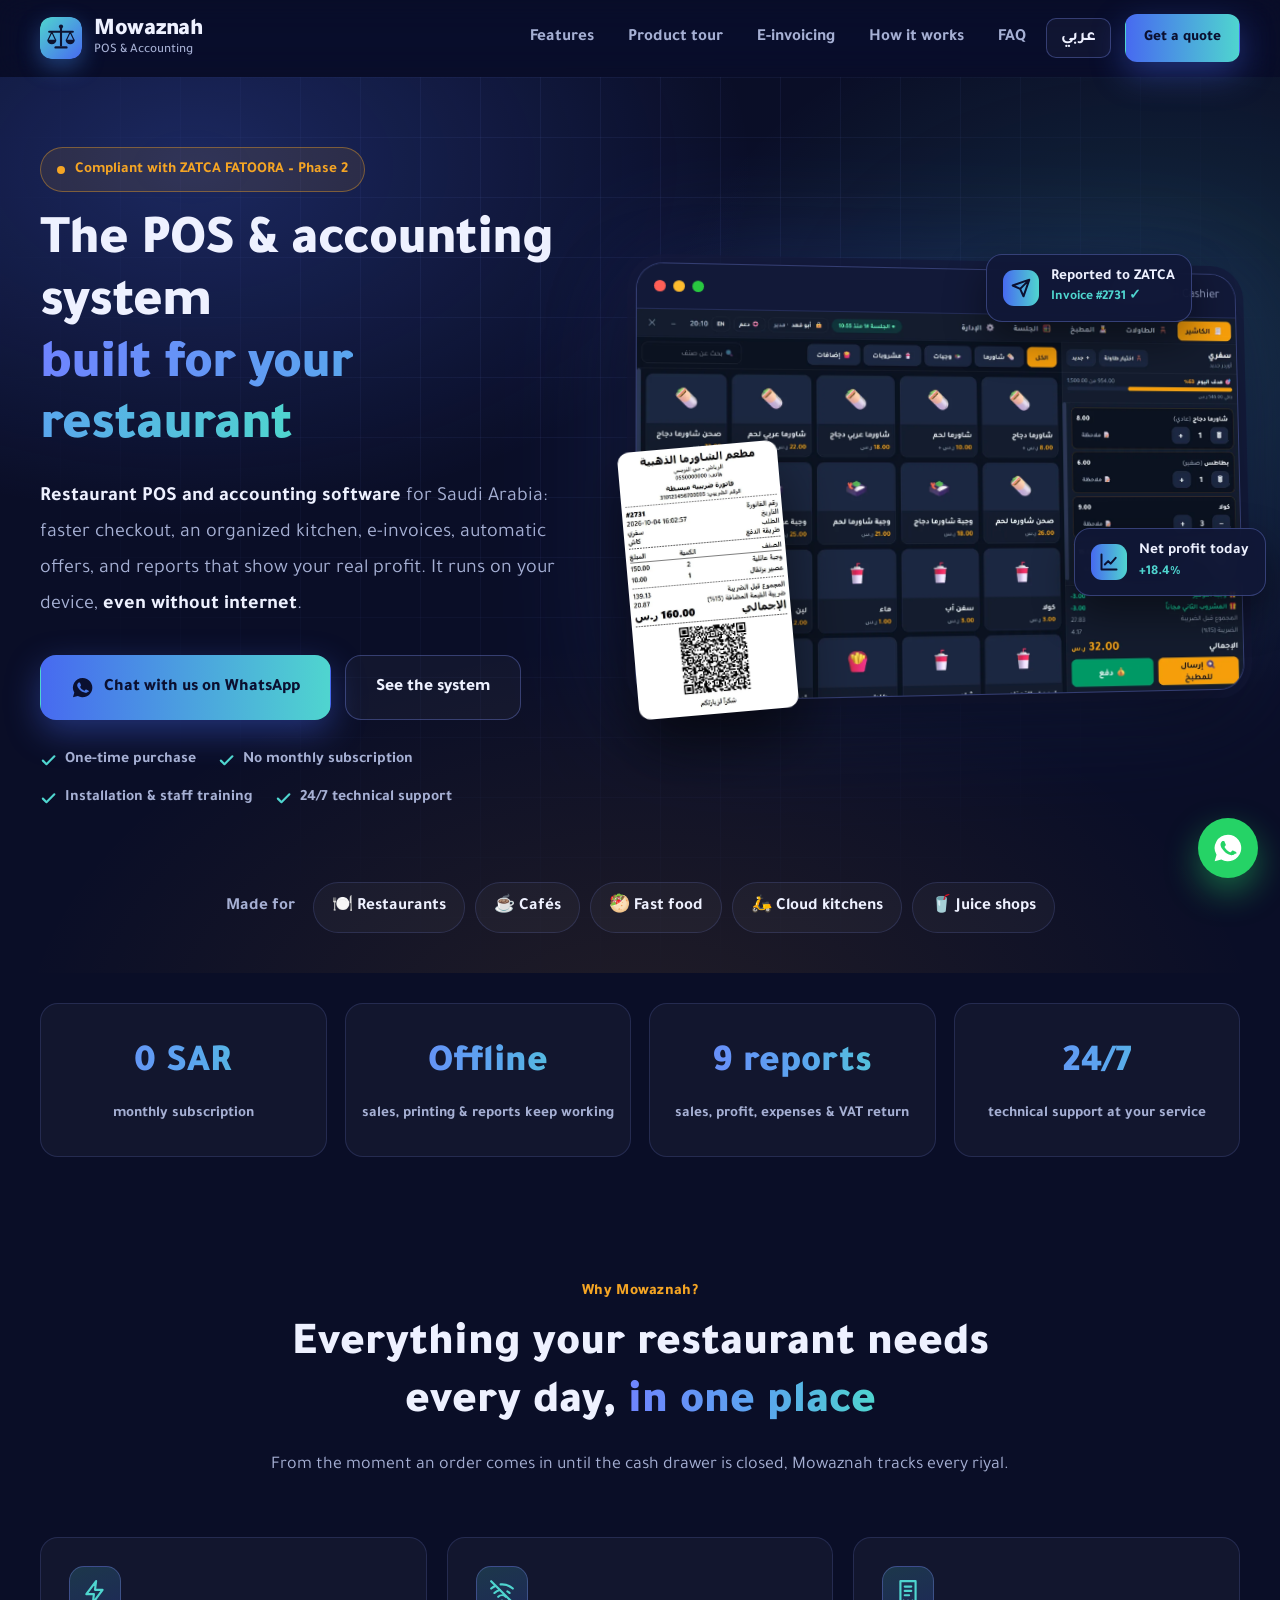
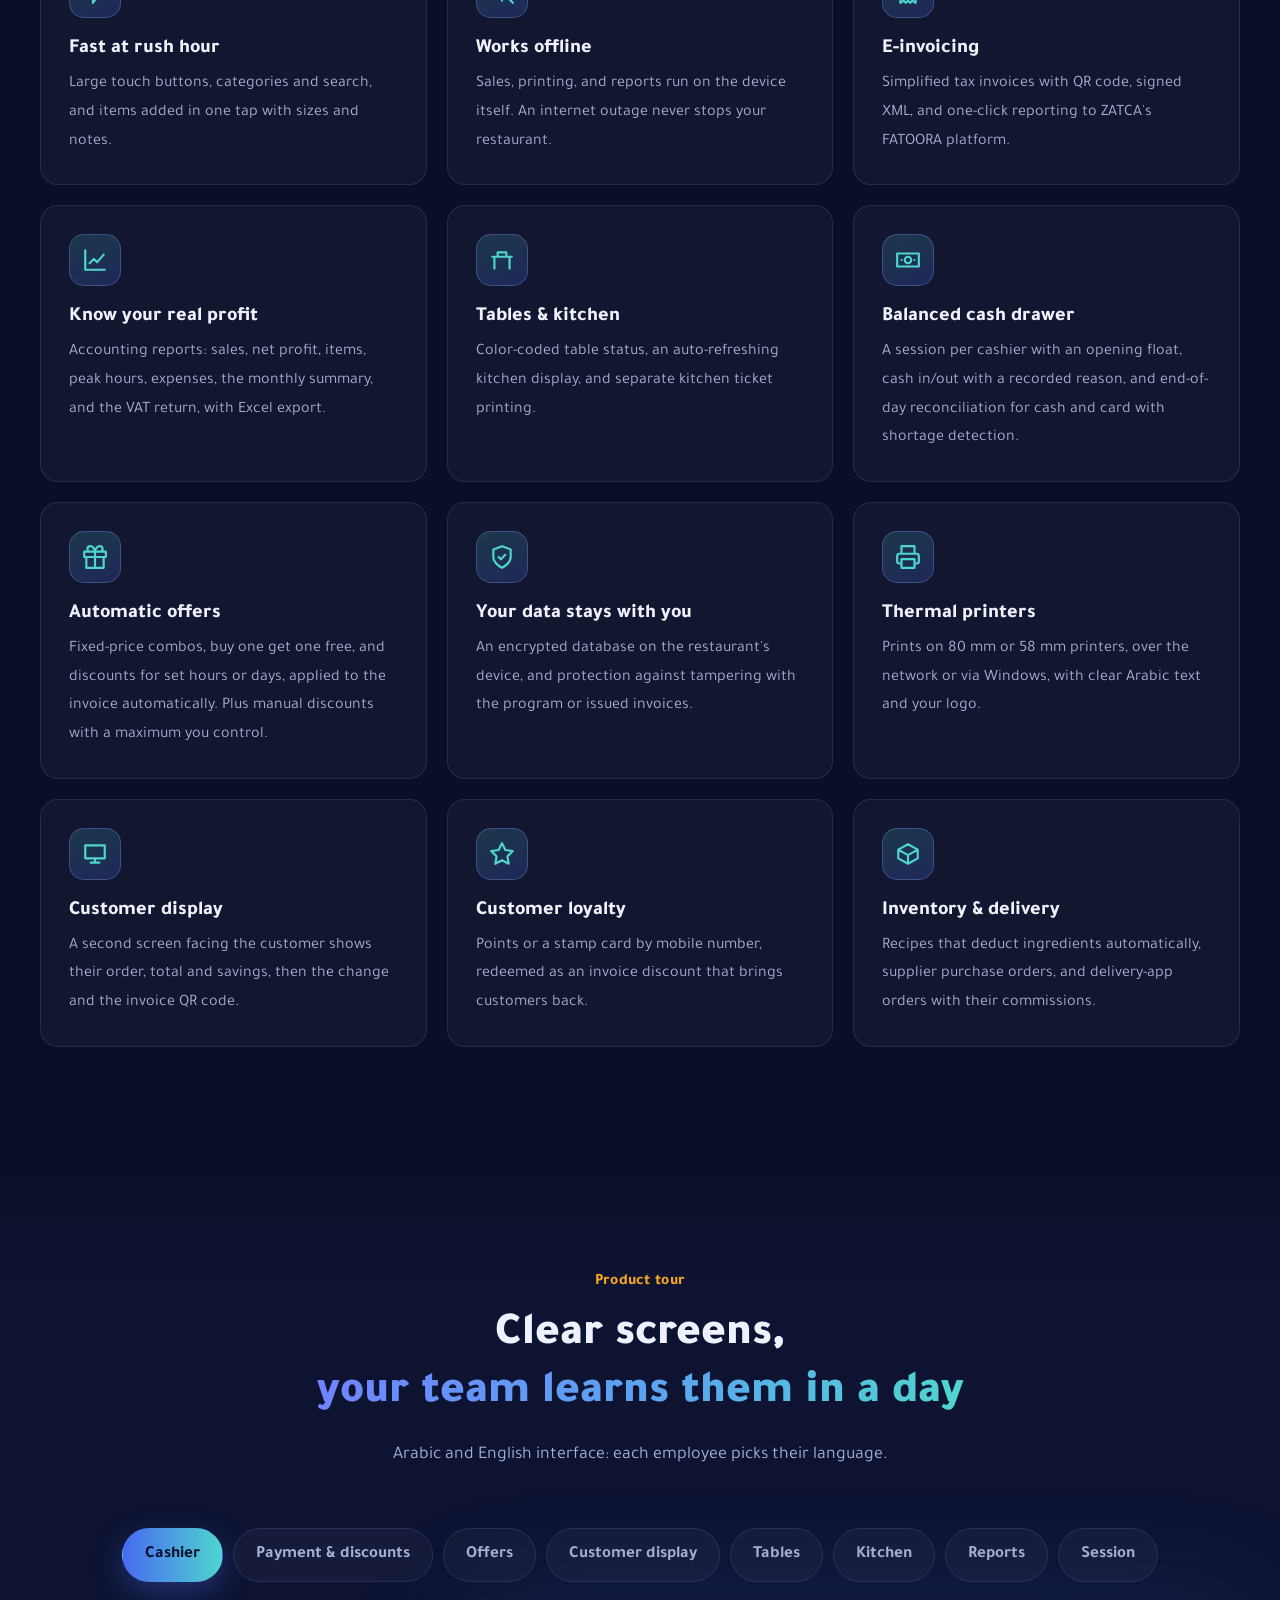
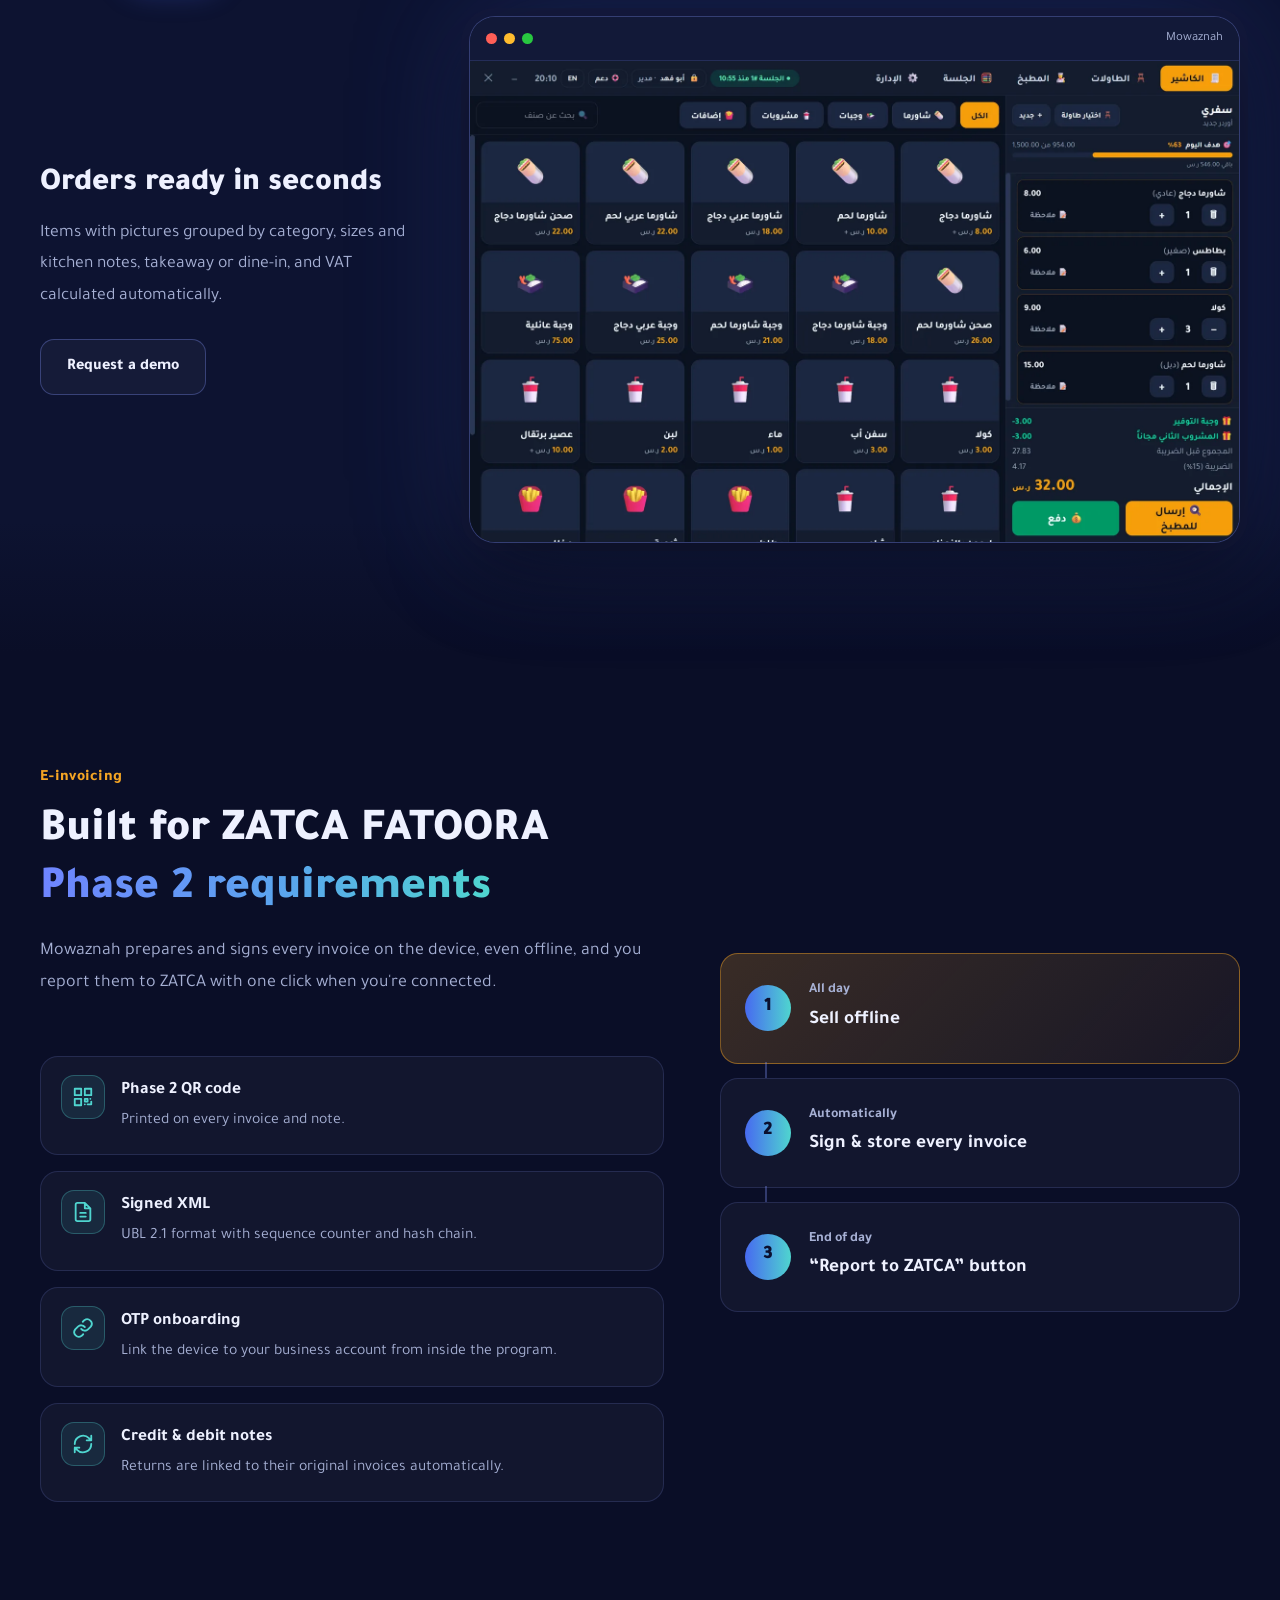
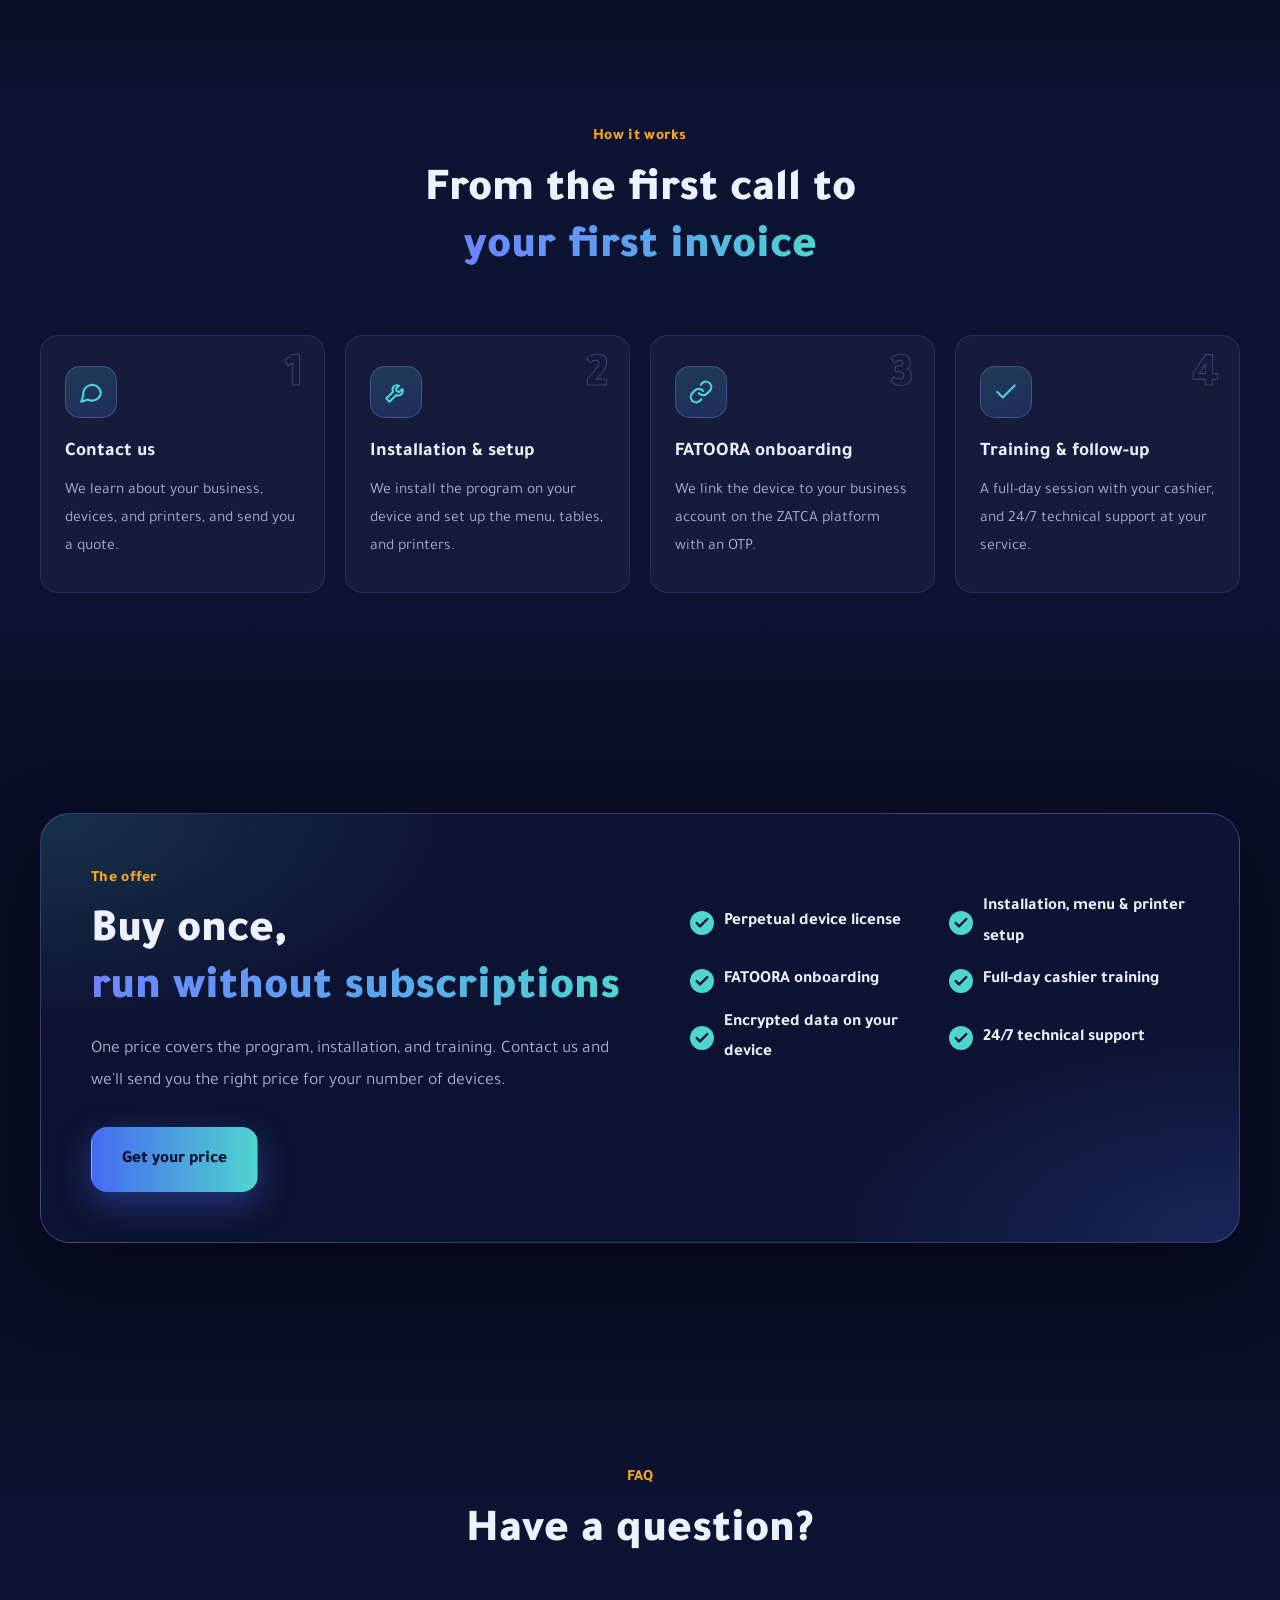
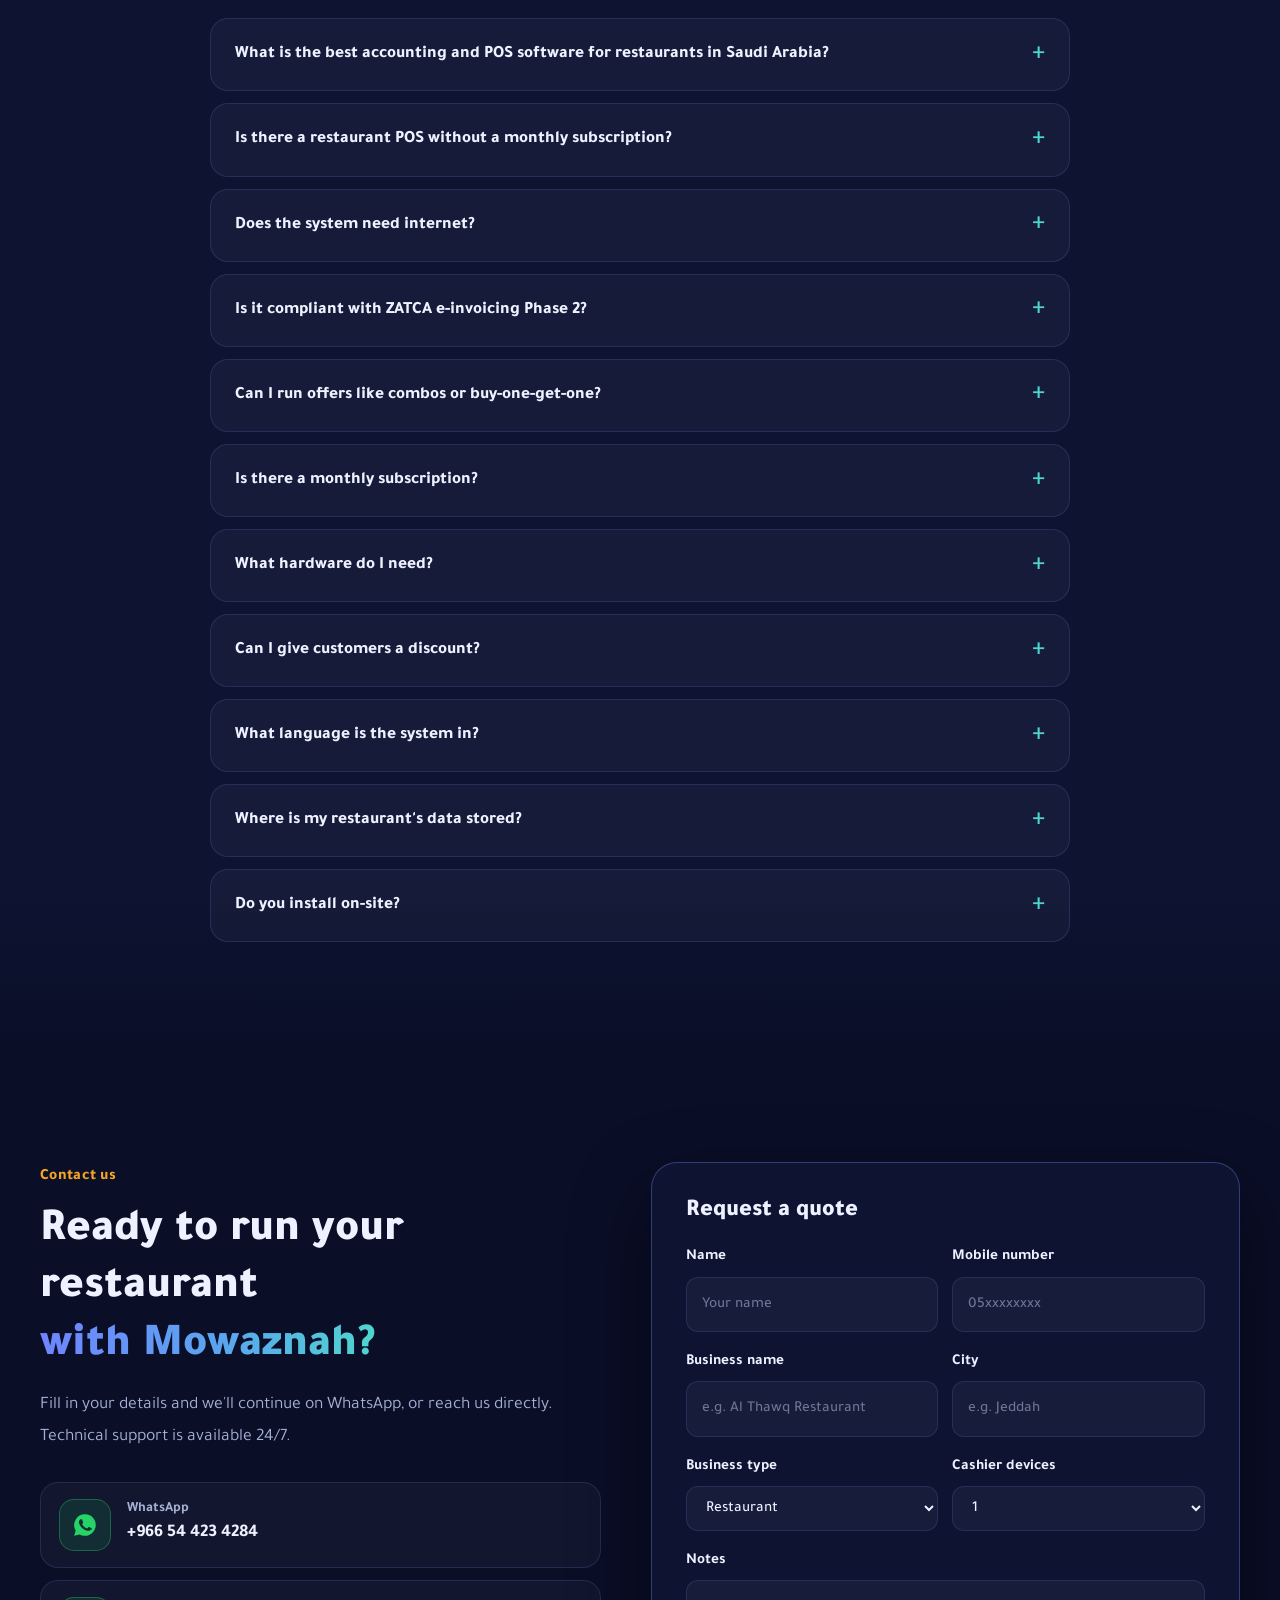
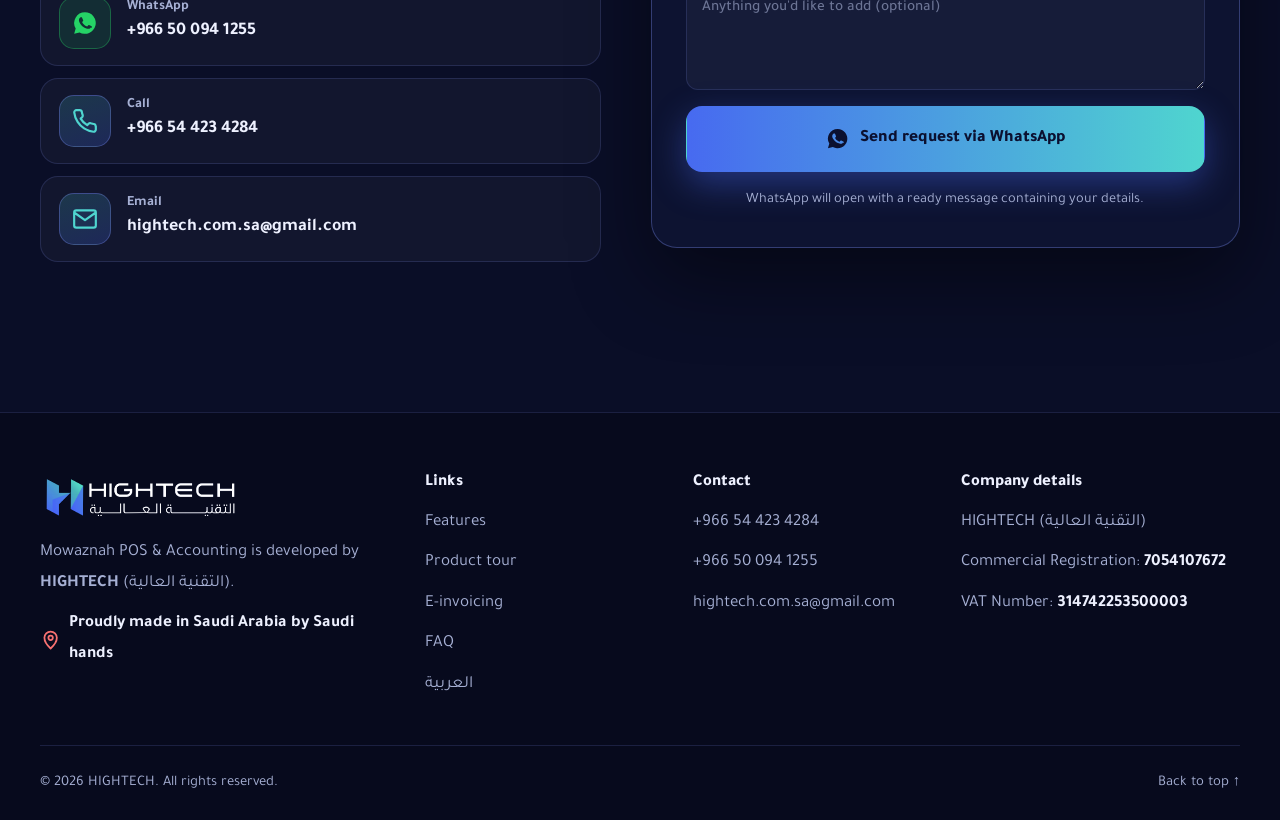
==== commit 708b02f7: "seo: كلمات بحث أقوى وبيانات منظمة وصفحتا أدلة ومزايا الإصدار 1.10 Co-Authored-By: Claude Opus 5.5 <n" ====
--- a/en/index.html
+++ b/en/index.html
@@ -3,9 +3,10 @@
 <head>
   <meta charset="utf-8">
   <meta name="viewport" content="width=device-width, initial-scale=1">
-  <title>Mowaznah POS | Restaurant Point of Sale & Accounting System in Saudi Arabia</title>
-  <meta name="description" content="Mowaznah is a restaurant POS and accounting system that works offline, is compliant with ZATCA FATOORA Phase 2 e-invoicing, and includes kitchen display, tables, and profit reports. One-time purchase, no monthly subscription.">
-  <meta name="keywords" content="restaurant POS, POS Saudi Arabia, ZATCA e-invoicing, FATOORA phase 2, cashier system, cafe POS, accounting system, Mowaznah">
+  <title>Restaurant POS &amp; Accounting Software in Saudi Arabia | Mowaznah</title>
+  <meta name="description" content="Mowaznah is restaurant and café POS and accounting software for Saudi Arabia: ZATCA Phase 2 e-invoicing, automatic offers, kitchen display and profit reports, works offline. One-time purchase.">
+  <meta name="robots" content="index, follow, max-image-preview:large">
+  <meta name="keywords" content="restaurant POS, POS Saudi Arabia, accounting software, restaurant accounting software, cafe POS, cashier system, ZATCA e-invoicing, FATOORA phase 2, POS without subscription, Mowaznah">
   <link rel="canonical" href="https://mowaznah.com/en/">
   <link rel="alternate" hreflang="ar" href="https://mowaznah.com/">
   <link rel="alternate" hreflang="en" href="https://mowaznah.com/en/">
@@ -22,6 +23,7 @@
   <meta property="og:description" content="Works offline, ZATCA FATOORA e-invoicing, and real profit reports. One-time purchase.">
   <meta property="og:url" content="https://mowaznah.com/en/">
   <meta property="og:image" content="https://mowaznah.com/assets/img/og-image.png">
+  <meta property="og:image:alt" content="Mowaznah restaurant POS and accounting software">
   <meta name="twitter:card" content="summary_large_image">
 
   <link rel="preload" href="../assets/fonts/tajawal-latin-800-normal.woff2" as="font" type="font/woff2" crossorigin>
@@ -29,28 +31,177 @@
   <link rel="stylesheet" href="../css/style.css">
 
   <script type="application/ld+json">
-  {
-    "@context": "https://schema.org",
-    "@graph": [
-      {
-        "@type": "Organization",
-        "name": "HIGHTECH (التقنية العالية)",
-        "url": "https://mowaznah.com/en/",
-        "email": "hightech.com.sa@gmail.com",
-        "telephone": ["+966544234284", "+966500941255"],
-        "address": { "@type": "PostalAddress", "addressCountry": "SA" }
+{
+  "@context": "https://schema.org",
+  "@graph": [
+    {
+      "@type": "Organization",
+      "@id": "https://mowaznah.com/#org",
+      "name": "HIGHTECH (التقنية العالية)",
+      "alternateName": "HIGHTECH",
+      "url": "https://mowaznah.com/en/",
+      "logo": "https://mowaznah.com/assets/img/apple-touch-icon.png",
+      "email": "hightech.com.sa@gmail.com",
+      "telephone": [
+        "+966544234284",
+        "+966500941255"
+      ],
+      "address": {
+        "@type": "PostalAddress",
+        "addressCountry": "SA"
       },
-      {
-        "@type": "SoftwareApplication",
-        "name": "Mowaznah POS & Accounting",
-        "applicationCategory": "BusinessApplication",
-        "operatingSystem": "Windows 10, Windows 11",
-        "inLanguage": "ar",
-        "description": "Restaurant POS and accounting system that works offline and is compliant with ZATCA FATOORA Phase 2 e-invoicing.",
-        "publisher": { "@type": "Organization", "name": "HIGHTECH" }
+      "contactPoint": {
+        "@type": "ContactPoint",
+        "telephone": "+966544234284",
+        "contactType": "sales",
+        "areaServed": "SA",
+        "availableLanguage": [
+          "ar",
+          "en"
+        ]
       }
-    ]
-  }
+    },
+    {
+      "@type": "WebSite",
+      "@id": "https://mowaznah.com/en/#site",
+      "url": "https://mowaznah.com/en/",
+      "name": "Mowaznah POS",
+      "inLanguage": "en",
+      "publisher": {
+        "@id": "https://mowaznah.com/#org"
+      }
+    },
+    {
+      "@type": "SoftwareApplication",
+      "name": "Mowaznah POS & Accounting",
+      "alternateName": [
+        "موازنة المحاسبي",
+        "Mowaznah"
+      ],
+      "url": "https://mowaznah.com/en/",
+      "applicationCategory": "BusinessApplication",
+      "applicationSubCategory": "Restaurant POS and accounting software",
+      "operatingSystem": "Windows 10, Windows 11",
+      "softwareVersion": "1.10",
+      "inLanguage": [
+        "ar",
+        "en"
+      ],
+      "image": "https://mowaznah.com/assets/img/og-image.png",
+      "screenshot": "https://mowaznah.com/assets/img/cashier.webp",
+      "description": "Restaurant and café POS and accounting software for Saudi Arabia, compliant with ZATCA FATOORA Phase 2 e-invoicing, works offline. One-time purchase, no monthly subscription.",
+      "featureList": [
+        "ZATCA FATOORA Phase 2 e-invoicing",
+        "Works offline",
+        "Automatic offers: combos, BOGO, timed discounts",
+        "Kitchen display and tables",
+        "Customer display",
+        "Cash drawer reconciliation with cash in/out",
+        "Profit, expense and VAT reports",
+        "Customer loyalty",
+        "Inventory and suppliers",
+        "Delivery app orders",
+        "Multiple cashiers on a network"
+      ],
+      "publisher": {
+        "@id": "https://mowaznah.com/#org"
+      }
+    },
+    {
+      "@type": "FAQPage",
+      "mainEntity": [
+        {
+          "@type": "Question",
+          "name": "What is the best accounting and POS software for restaurants in Saudi Arabia?",
+          "acceptedAnswer": {
+            "@type": "Answer",
+            "text": "The best choice combines the cashier and accounting in one place and complies with ZATCA e-invoicing. Mowaznah is built specifically for restaurants and cafés: fast touch cashier, Phase 2 e-invoices, kitchen and tables, automatic offers, cash-drawer reconciliation, and profit, expense and VAT reports. It works offline and is a one-time purchase."
+          }
+        },
+        {
+          "@type": "Question",
+          "name": "Is there a restaurant POS without a monthly subscription?",
+          "acceptedAnswer": {
+            "@type": "Answer",
+            "text": "Yes. Mowaznah is a one-time purchase that you own. The price includes installation, training and the first year of support; after that the support and updates contract is optional."
+          }
+        },
+        {
+          "@type": "Question",
+          "name": "Does the system need internet?",
+          "acceptedAnswer": {
+            "@type": "Answer",
+            "text": "Not for daily sales: selling, printing, and reports work offline. It needs a connection for activation, at least once every 7 days to verify the license, and when reporting invoices to ZATCA."
+          }
+        },
+        {
+          "@type": "Question",
+          "name": "Is it compliant with ZATCA e-invoicing Phase 2?",
+          "acceptedAnswer": {
+            "@type": "Answer",
+            "text": "Yes. Every invoice has a Phase 2 QR code and a signed UBL 2.1 XML file, the device is onboarded to FATOORA with an OTP, and invoices are reported to ZATCA from the program."
+          }
+        },
+        {
+          "@type": "Question",
+          "name": "Can I run offers like combos or buy-one-get-one?",
+          "acceptedAnswer": {
+            "@type": "Answer",
+            "text": "Yes. Automatic offers include fixed-price combos, buy one get one free, and percentage discounts for set hours or days. They apply to the invoice automatically and show on the customer display."
+          }
+        },
+        {
+          "@type": "Question",
+          "name": "Is there a monthly subscription?",
+          "acceptedAnswer": {
+            "@type": "Answer",
+            "text": "No. It's a one-time purchase, and the price includes installation and training."
+          }
+        },
+        {
+          "@type": "Question",
+          "name": "What hardware do I need?",
+          "acceptedAnswer": {
+            "@type": "Answer",
+            "text": "A Windows 10 or 11 computer, a touch screen (recommended) or a mouse, and an 80 mm or 58 mm thermal receipt printer. A kitchen printer and a customer display are optional."
+          }
+        },
+        {
+          "@type": "Question",
+          "name": "Can I give customers a discount?",
+          "acceptedAnswer": {
+            "@type": "Answer",
+            "text": "Yes, an invoice discount as a fixed amount or a percentage, with an optional reason and a maximum you set. Returns account for the discount share automatically."
+          }
+        },
+        {
+          "@type": "Question",
+          "name": "What language is the system in?",
+          "acceptedAnswer": {
+            "@type": "Answer",
+            "text": "Arabic and English: each employee chooses their interface language, kitchen tickets print in the cook's language, and receipts are bilingual."
+          }
+        },
+        {
+          "@type": "Question",
+          "name": "Where is my restaurant's data stored?",
+          "acceptedAnswer": {
+            "@type": "Answer",
+            "text": "On the restaurant's own device, in an encrypted database, with an automatic backup every day and at every session close, plus an optional extra copy on a USB drive or sync folder."
+          }
+        },
+        {
+          "@type": "Question",
+          "name": "Do you install on-site?",
+          "acceptedAnswer": {
+            "@type": "Answer",
+            "text": "Yes. We install and set up the system, import your menu from Excel, and train your team. Our technical support is available 24/7 via WhatsApp and phone."
+          }
+        }
+      ]
+    }
+  ]
+}
   </script>
 </head>
 <body>
@@ -77,6 +228,11 @@
     <symbol id="i-phone" viewBox="0 0 24 24"><path d="M22 16.9v3a2 2 0 0 1-2.2 2 19.8 19.8 0 0 1-8.6-3.1 19.5 19.5 0 0 1-6-6A19.8 19.8 0 0 1 2.1 4.2 2 2 0 0 1 4.1 2h3a2 2 0 0 1 2 1.7c.1.9.4 1.8.7 2.7a2 2 0 0 1-.5 2.1L8 9.8a16 16 0 0 0 6 6l1.3-1.3a2 2 0 0 1 2.1-.4c.9.3 1.8.6 2.7.7a2 2 0 0 1 1.7 2Z"/></symbol>
     <symbol id="i-mail" viewBox="0 0 24 24"><path d="M4 4h16a2 2 0 0 1 2 2v12a2 2 0 0 1-2 2H4a2 2 0 0 1-2-2V6a2 2 0 0 1 2-2ZM22 6l-10 7L2 6"/></symbol>
     <symbol id="i-pin" viewBox="0 0 24 24"><path d="M12 22s7-6.2 7-12a7 7 0 1 0-14 0c0 5.8 7 12 7 12ZM12 12.5a2.5 2.5 0 1 0 0-5 2.5 2.5 0 0 0 0 5Z"/></symbol>
+    <symbol id="i-gift" viewBox="0 0 24 24"><path d="M20 12v10H4V12M2 7h20v5H2zM12 22V7M12 7H7.5a2.5 2.5 0 1 1 0-5C11 2 12 7 12 7ZM12 7h4.5a2.5 2.5 0 1 0 0-5C13 2 12 7 12 7Z"/></symbol>
+    <symbol id="i-monitor" viewBox="0 0 24 24"><path d="M3 4h18v12H3zM8 20h8M12 16v4"/></symbol>
+    <symbol id="i-star" viewBox="0 0 24 24"><path d="m12 2 3.1 6.3 6.9 1-5 4.9 1.2 6.8L12 17.8 5.8 21l1.2-6.8-5-4.9 6.9-1L12 2Z"/></symbol>
+    <symbol id="i-box" viewBox="0 0 24 24"><path d="M21 8 12 3 3 8v8l9 5 9-5V8ZM3 8l9 5 9-5M12 13v8"/></symbol>
+    <symbol id="i-book" viewBox="0 0 24 24"><path d="M4 19.5A2.5 2.5 0 0 1 6.5 17H20V2H6.5A2.5 2.5 0 0 0 4 4.5v15ZM4 19.5A2.5 2.5 0 0 0 6.5 22H20v-5"/></symbol>
     <symbol id="i-plus" viewBox="0 0 24 24"><path d="M12 5v14M5 12h14"/></symbol>
     <symbol id="i-menu" viewBox="0 0 24 24"><path d="M4 7h16M4 12h16M4 17h16"/></symbol>
     <symbol id="i-x" viewBox="0 0 24 24"><path d="M6 6l12 12M18 6 6 18"/></symbol>
@@ -115,7 +271,7 @@
         <div class="hero-copy">
           <span class="pill reveal"><span class="dot"></span> Compliant with ZATCA FATOORA – Phase 2</span>
           <h1 class="reveal">The POS &amp; accounting system<br><span class="grad">built for your restaurant</span></h1>
-          <p class="lead reveal">Faster checkout, an organized kitchen, e-invoices, and reports that show your real profit. All in one program that runs on your device, <strong>even without internet</strong>.</p>
+          <p class="lead reveal"><strong>Restaurant POS and accounting software</strong> for Saudi Arabia: faster checkout, an organized kitchen, e-invoices, automatic offers, and reports that show your real profit. It runs on your device, <strong>even without internet</strong>.</p>
           <div class="cta-row reveal">
             <a class="btn btn-primary btn-lg" href="https://wa.me/966544234284?text=Hello%2C%20I%20would%20like%20to%20know%20more%20about%20Mowaznah%20POS." target="_blank" rel="noopener">
               <svg class="ic"><use href="#i-wa"/></svg> Chat with us on WhatsApp
@@ -156,7 +312,7 @@
       <div class="wrap stats-in">
         <div class="stat reveal"><b data-count="0" data-suffix=" SAR">0</b><span>monthly subscription</span></div>
         <div class="stat reveal"><b>Offline</b><span>sales, printing &amp; reports keep working</span></div>
-        <div class="stat reveal"><b data-count="6" data-suffix=" reports">0</b><span>sales, profit, items &amp; more</span></div>
+        <div class="stat reveal"><b data-count="9" data-suffix=" reports">0</b><span>sales, profit, expenses &amp; VAT return</span></div>
         <div class="stat reveal"><b data-count="24" data-suffix="/7">0</b><span>technical support at your service</span></div>
       </div>
     </section>
@@ -173,12 +329,15 @@
           <article class="card reveal"><span class="ico"><svg class="ic"><use href="#i-bolt"/></svg></span><h3>Fast at rush hour</h3><p>Large touch buttons, categories and search, and items added in one tap with sizes and notes.</p></article>
           <article class="card reveal"><span class="ico"><svg class="ic"><use href="#i-offline"/></svg></span><h3>Works offline</h3><p>Sales, printing, and reports run on the device itself. An internet outage never stops your restaurant.</p></article>
           <article class="card reveal"><span class="ico"><svg class="ic"><use href="#i-receipt"/></svg></span><h3>E-invoicing</h3><p>Simplified tax invoices with QR code, signed XML, and one-click reporting to ZATCA's FATOORA platform.</p></article>
-          <article class="card reveal"><span class="ico"><svg class="ic"><use href="#i-chart"/></svg></span><h3>Know your real profit</h3><p>Six reports: sales, net profit, items, peak hours, expenses, and the monthly summary, with Excel export.</p></article>
+          <article class="card reveal"><span class="ico"><svg class="ic"><use href="#i-chart"/></svg></span><h3>Know your real profit</h3><p>Accounting reports: sales, net profit, items, peak hours, expenses, the monthly summary, and the VAT return, with Excel export.</p></article>
           <article class="card reveal"><span class="ico"><svg class="ic"><use href="#i-table"/></svg></span><h3>Tables &amp; kitchen</h3><p>Color-coded table status, an auto-refreshing kitchen display, and separate kitchen ticket printing.</p></article>
-          <article class="card reveal"><span class="ico"><svg class="ic"><use href="#i-cash"/></svg></span><h3>Balanced cash drawer</h3><p>A session per cashier with an opening float, and end-of-day reconciliation for cash and card with shortage detection.</p></article>
-          <article class="card reveal"><span class="ico"><svg class="ic"><use href="#i-percent"/></svg></span><h3>Flexible discounts</h3><p>Invoice discounts as a fixed amount or a percentage, with a maximum you control, shown on receipts and reports.</p></article>
+          <article class="card reveal"><span class="ico"><svg class="ic"><use href="#i-cash"/></svg></span><h3>Balanced cash drawer</h3><p>A session per cashier with an opening float, cash in/out with a recorded reason, and end-of-day reconciliation for cash and card with shortage detection.</p></article>
+          <article class="card reveal"><span class="ico"><svg class="ic"><use href="#i-gift"/></svg></span><h3>Automatic offers</h3><p>Fixed-price combos, buy one get one free, and discounts for set hours or days, applied to the invoice automatically. Plus manual discounts with a maximum you control.</p></article>
           <article class="card reveal"><span class="ico"><svg class="ic"><use href="#i-shield"/></svg></span><h3>Your data stays with you</h3><p>An encrypted database on the restaurant's device, and protection against tampering with the program or issued invoices.</p></article>
           <article class="card reveal"><span class="ico"><svg class="ic"><use href="#i-printer"/></svg></span><h3>Thermal printers</h3><p>Prints on 80 mm or 58 mm printers, over the network or via Windows, with clear Arabic text and your logo.</p></article>
+          <article class="card reveal"><span class="ico"><svg class="ic"><use href="#i-monitor"/></svg></span><h3>Customer display</h3><p>A second screen facing the customer shows their order, total and savings, then the change and the invoice QR code.</p></article>
+          <article class="card reveal"><span class="ico"><svg class="ic"><use href="#i-star"/></svg></span><h3>Customer loyalty</h3><p>Points or a stamp card by mobile number, redeemed as an invoice discount that brings customers back.</p></article>
+          <article class="card reveal"><span class="ico"><svg class="ic"><use href="#i-box"/></svg></span><h3>Inventory &amp; delivery</h3><p>Recipes that deduct ingredients automatically, supplier purchase orders, and delivery-app orders with their commissions.</p></article>
         </div>
       </div>
     </section>
@@ -189,16 +348,18 @@
         <header class="head reveal">
           <span class="kicker">Product tour</span>
           <h2>Clear screens, <span class="grad">your team learns them in a day</span></h2>
-          <p>The system interface is in Arabic, designed for cashiers in Saudi Arabia.</p>
+          <p>Arabic and English interface: each employee picks their language.</p>
         </header>
         <div class="tour reveal">
           <div class="tabs" role="tablist" aria-label="System screens">
             <button role="tab" aria-selected="true" aria-controls="tour-panel" data-img="cashier" data-title="Orders ready in seconds" data-text="Items with pictures grouped by category, sizes and kitchen notes, takeaway or dine-in, and VAT calculated automatically.">Cashier</button>
-            <button role="tab" aria-selected="false" aria-controls="tour-panel" data-img="payment" data-title="Cash or card, invoice printed instantly" data-text="A fast keypad with change calculation, discounts by amount or percentage with an optional reason, and instant receipt printing.">Payment &amp; discounts</button>
+            <button role="tab" aria-selected="false" aria-controls="tour-panel" data-img="payment" data-title="Cash or card, invoice printed instantly" data-text="A fast keypad with change calculation, offers and discounts shown before payment, cash, card or split, and instant receipt printing.">Payment &amp; discounts</button>
+            <button role="tab" aria-selected="false" aria-controls="tour-panel" data-img="offers" data-title="Offers that run themselves" data-text="Fixed-price combos, buy one get one free, and happy-hour or large-order discounts. Set them up once and they apply on time, with no math for the cashier.">Offers</button>
+            <button role="tab" aria-selected="false" aria-controls="tour-panel" data-img="display" data-title="Customers see their order before paying" data-text="A bilingual second screen: items as they are added, the total and savings, then the change and the invoice QR code.">Customer display</button>
             <button role="tab" aria-selected="false" aria-controls="tour-panel" data-img="tables" data-title="Your dining room at a glance" data-text="Every table is color-coded: free, occupied, or needs cleaning, with order time and amount.">Tables</button>
             <button role="tab" aria-selected="false" aria-controls="tour-panel" data-img="kitchen" data-title="Kitchen and floor in sync" data-text="Orders reach the kitchen instantly, the display refreshes every 10 seconds, and each item is marked ready with one tap.">Kitchen</button>
             <button role="tab" aria-selected="false" aria-controls="tour-panel" data-img="reports" data-title="All your numbers in front of you" data-text="Daily sales, net profit, cash vs. card, and best-selling items, compared with the previous period.">Reports</button>
-            <button role="tab" aria-selected="false" aria-controls="tour-panel" data-img="session" data-title="A balanced drawer every day" data-text="Open a session with an opening float, review its documents, and reconcile cash and card at the end of the day.">Session</button>
+            <button role="tab" aria-selected="false" aria-controls="tour-panel" data-img="session" data-title="A balanced drawer every day" data-text="Open a session with an opening float, record cash in and out with a reason, reconcile cash and card at the end of the day, and send the owner a WhatsApp summary.">Session</button>
           </div>
           <div class="tour-panel" id="tour-panel" role="tabpanel">
             <div class="tour-text">
@@ -285,14 +446,17 @@
           <h2>Have a question?</h2>
         </header>
         <div class="faq reveal">
+          <details><summary>What is the best accounting and POS software for restaurants in Saudi Arabia?</summary><p>The best choice combines the cashier and accounting in one place and complies with ZATCA e-invoicing. Mowaznah is built specifically for restaurants and cafés: fast touch cashier, Phase 2 e-invoices, kitchen and tables, automatic offers, cash-drawer reconciliation, and profit, expense and VAT reports. It works offline and is a one-time purchase.</p></details>
+          <details><summary>Is there a restaurant POS without a monthly subscription?</summary><p>Yes. Mowaznah is a one-time purchase that you own. The price includes installation, training and the first year of support; after that the support and updates contract is optional.</p></details>
           <details><summary>Does the system need internet?</summary><p>Not for daily sales: selling, printing, and reports work offline. It needs a connection for activation, at least once every 7 days to verify the license, and when reporting invoices to ZATCA.</p></details>
-          <details><summary>Is it compliant with ZATCA e-invoicing Phase 2?</summary><p>Yes. Every invoice has a Phase 2 QR code and a signed UBL 2.1 XML file, the device is onboarded to FATOORA with an OTP, and invoices are reported from the session screen with one click.</p></details>
+          <details><summary>Is it compliant with ZATCA e-invoicing Phase 2?</summary><p>Yes. Every invoice has a Phase 2 QR code and a signed UBL 2.1 XML file, the device is onboarded to FATOORA with an OTP, and invoices are reported to ZATCA from the program.</p></details>
+          <details><summary>Can I run offers like combos or buy-one-get-one?</summary><p>Yes. Automatic offers include fixed-price combos, buy one get one free, and percentage discounts for set hours or days. They apply to the invoice automatically and show on the customer display.</p></details>
           <details><summary>Is there a monthly subscription?</summary><p>No. It's a one-time purchase, and the price includes installation and training.</p></details>
-          <details><summary>What hardware do I need?</summary><p>A Windows 10 or 11 computer, a touch screen (recommended) or a mouse, and an 80 mm or 58 mm thermal receipt printer. A kitchen printer is optional.</p></details>
+          <details><summary>What hardware do I need?</summary><p>A Windows 10 or 11 computer, a touch screen (recommended) or a mouse, and an 80 mm or 58 mm thermal receipt printer. A kitchen printer and a customer display are optional.</p></details>
           <details><summary>Can I give customers a discount?</summary><p>Yes, an invoice discount as a fixed amount or a percentage, with an optional reason and a maximum you set. Returns account for the discount share automatically.</p></details>
-          <details><summary>What language is the system in?</summary><p>The interface, receipts, and reports are in Arabic, designed for restaurants and cafés in Saudi Arabia.</p></details>
-          <details><summary>Where is my restaurant's data stored?</summary><p>On the restaurant's own device, in an encrypted database. We recommend regular backups and show you how during training.</p></details>
-          <details><summary>Do you install on-site?</summary><p>Yes. We install and set up the system and train your team, and our technical support is available 24/7 via WhatsApp and phone.</p></details>
+          <details><summary>What language is the system in?</summary><p>Arabic and English: each employee chooses their interface language, kitchen tickets print in the cook's language, and receipts are bilingual.</p></details>
+          <details><summary>Where is my restaurant's data stored?</summary><p>On the restaurant's own device, in an encrypted database, with an automatic backup every day and at every session close, plus an optional extra copy on a USB drive or sync folder.</p></details>
+          <details><summary>Do you install on-site?</summary><p>Yes. We install and set up the system, import your menu from Excel, and train your team. Our technical support is available 24/7 via WhatsApp and phone.</p></details>
         </div>
       </div>
     </section>
--- a/css/style.css
+++ b/css/style.css
@@ -194,6 +194,42 @@
 }
 .ico .ic { width: 26px; height: 26px; }
 
+/* الأدلة */
+.grid.guides { display: grid; grid-template-columns: 1fr 1fr; gap: 20px; }
+.guide { display: block; }
+.guide .more { display: inline-block; margin-top: 14px; color: var(--teal); font-weight: 800; }
+
+/* صفحات الأدلة */
+.article { padding: 56px 0 30px; }
+.crumbs { display: flex; flex-wrap: wrap; gap: 8px; color: var(--muted); font-size: .92rem; margin-bottom: 22px; }
+.crumbs a:hover { color: var(--teal); }
+.article h1 { font-size: clamp(2rem, 4.2vw, 3rem); font-weight: 900; margin-bottom: 18px; }
+.article .lead { max-width: none; margin-bottom: 10px; }
+.article .meta { color: var(--muted); font-size: .92rem; margin-bottom: 30px; }
+.article h2 { font-size: clamp(1.4rem, 2.6vw, 1.9rem); font-weight: 900; margin: 46px 0 14px; }
+.article h3 { font-size: 1.18rem; font-weight: 800; margin: 26px 0 8px; }
+.article p { color: #cfd6f3; margin-bottom: 14px; }
+.article p strong, .article li strong { color: var(--text); }
+.article ul.dots, .article ol.nums { display: grid; gap: 10px; margin: 6px 0 18px; color: #cfd6f3; }
+.article ul.dots li { position: relative; padding-inline-start: 26px; }
+.article ul.dots li::before { content: ''; position: absolute; inset-inline-start: 4px; top: .7em; width: 9px; height: 9px; border-radius: 50%; background: var(--teal); }
+.article ol.nums { counter-reset: n; }
+.article ol.nums li { position: relative; padding-inline-start: 44px; counter-increment: n; }
+.article ol.nums li::before { content: counter(n); position: absolute; inset-inline-start: 0; top: 2px; width: 30px; height: 30px; border-radius: 50%; display: grid; place-items: center; background: var(--grad-btn); color: var(--ink); font-weight: 900; font-size: .9rem; }
+.article .note { padding: 18px 22px; border-radius: var(--radius); background: rgba(245, 165, 36, .08); border: 1px solid rgba(245, 165, 36, .35); margin: 22px 0; }
+.article .note p { margin: 0; }
+.article table { width: 100%; border-collapse: collapse; margin: 10px 0 22px; font-size: .98rem; }
+.article th, .article td { padding: 12px 14px; border: 1px solid var(--line); text-align: start; vertical-align: top; }
+.article th { background: var(--surface-2); color: var(--text); }
+.article td { color: #cfd6f3; }
+.article figure { margin: 26px 0; }
+.article figcaption { color: var(--muted); font-size: .9rem; text-align: center; margin-top: 10px; }
+.cta-box { margin: 46px 0 10px; padding: 34px; border-radius: 26px; text-align: center; border: 1px solid var(--line-strong);
+  background: radial-gradient(600px 300px at 0% 0%, rgba(79, 213, 207, .16), transparent 70%), radial-gradient(600px 300px at 100% 100%, rgba(71, 106, 240, .22), transparent 70%), var(--bg-2); }
+.cta-box h2 { margin-top: 0; }
+.cta-box p { margin: 0 auto 22px; max-width: 620px; }
+.cta-box .cta-row { justify-content: center; margin-top: 0; }
+
 /* جولة الشاشات */
 .tabs { display: flex; flex-wrap: wrap; gap: 10px; justify-content: center; margin-bottom: 34px; }
 .tabs button {
@@ -377,7 +413,10 @@
 @media (max-width: 640px) {
   body { font-size: 16px; }
   .hero { padding-top: 44px; }
-  .grid.features, .steps, .offer-list, .row2, .foot-in { grid-template-columns: 1fr; }
+  .grid.features, .grid.guides, .steps, .offer-list, .row2, .foot-in { grid-template-columns: 1fr; }
+  .article table { font-size: .9rem; }
+  .article th, .article td { padding: 9px 10px; }
+  .cta-box { padding: 26px 18px; }
   .offer { padding: 30px 22px; }
   .form { padding: 24px 18px; }
   .btn-lg { width: 100%; }
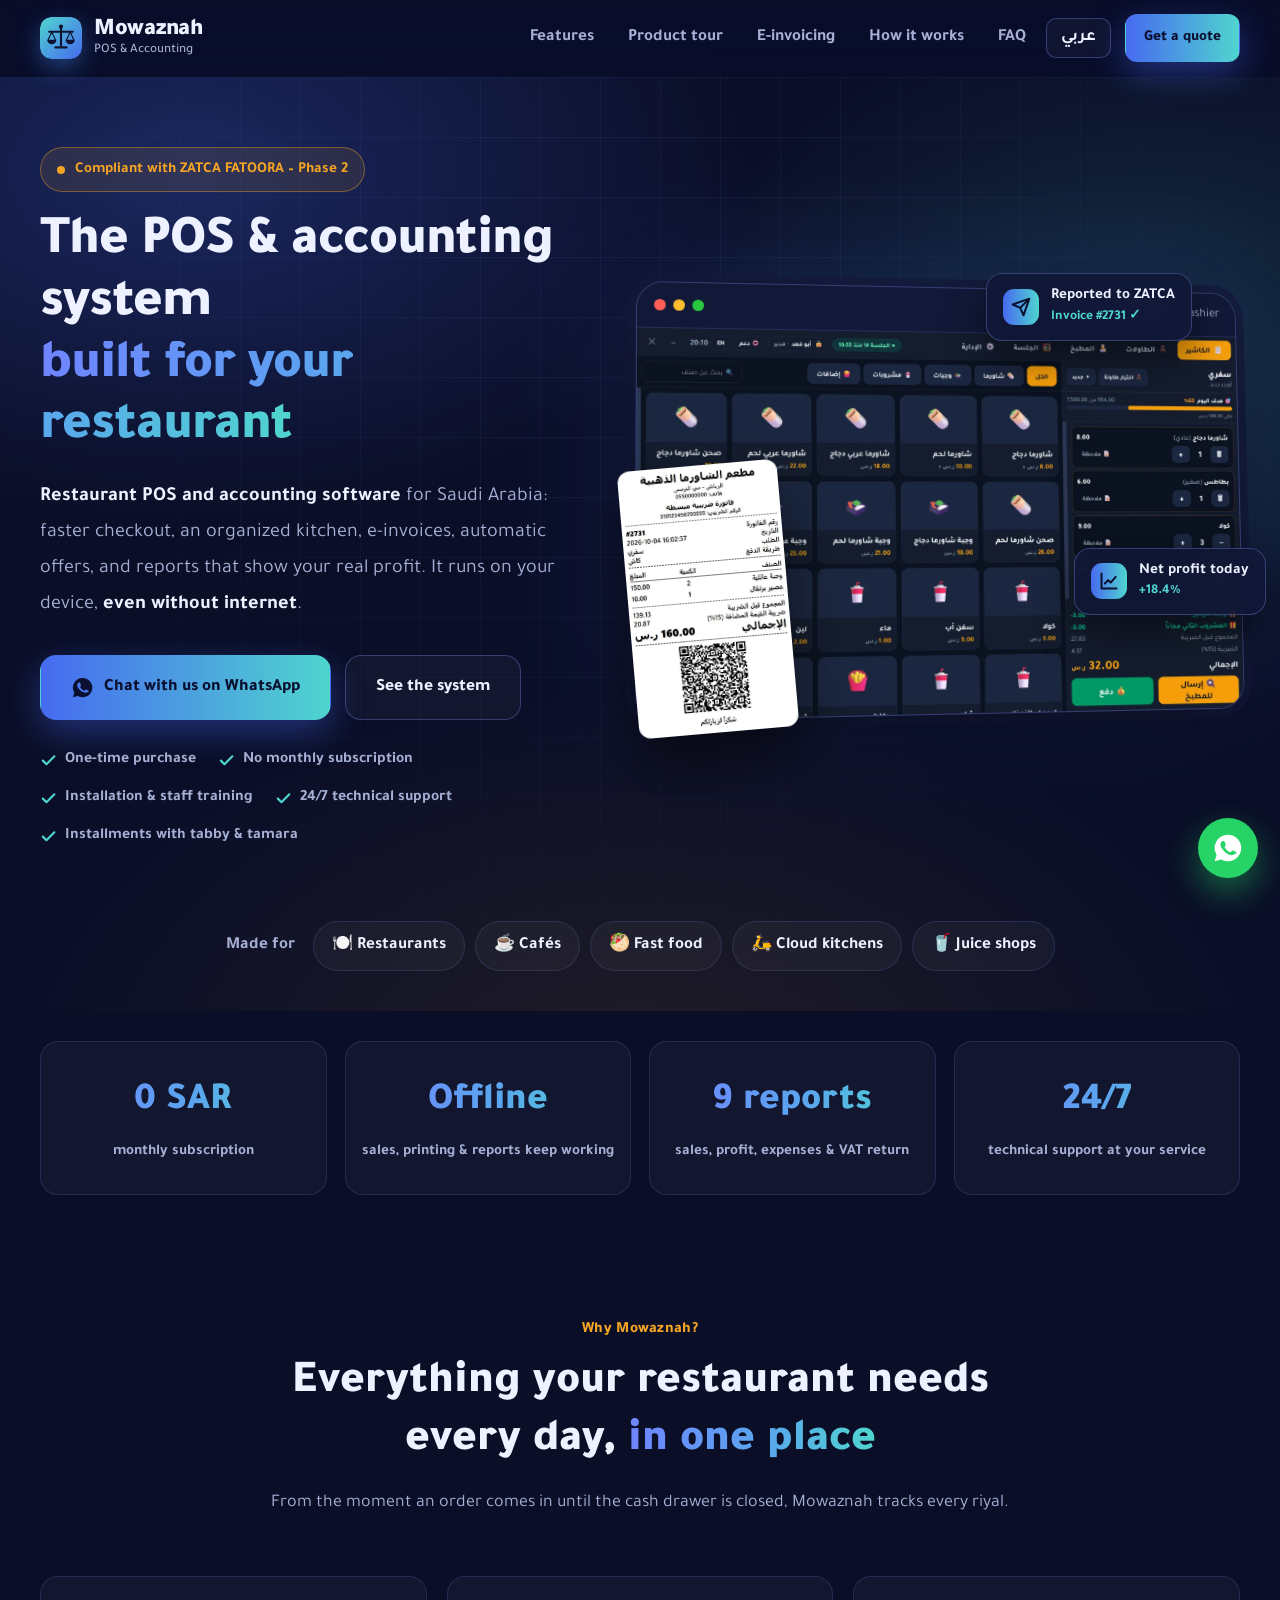
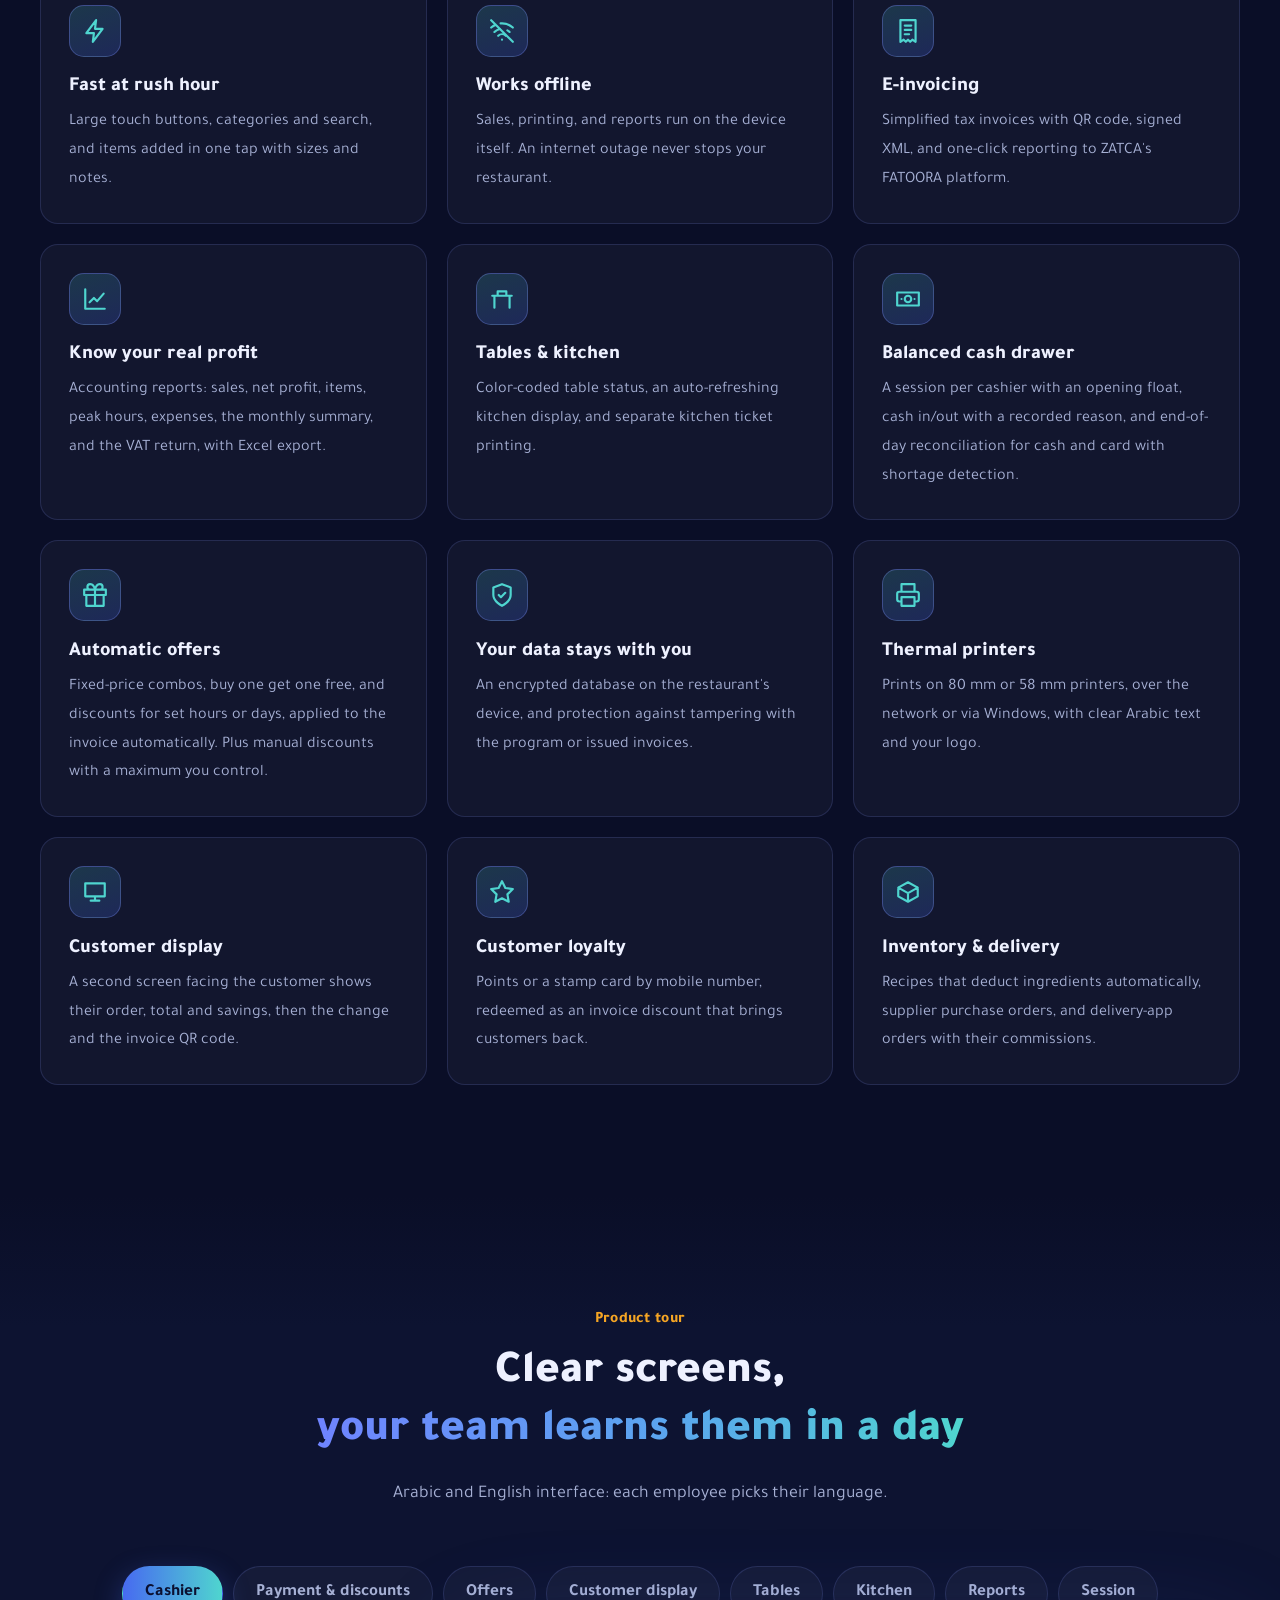
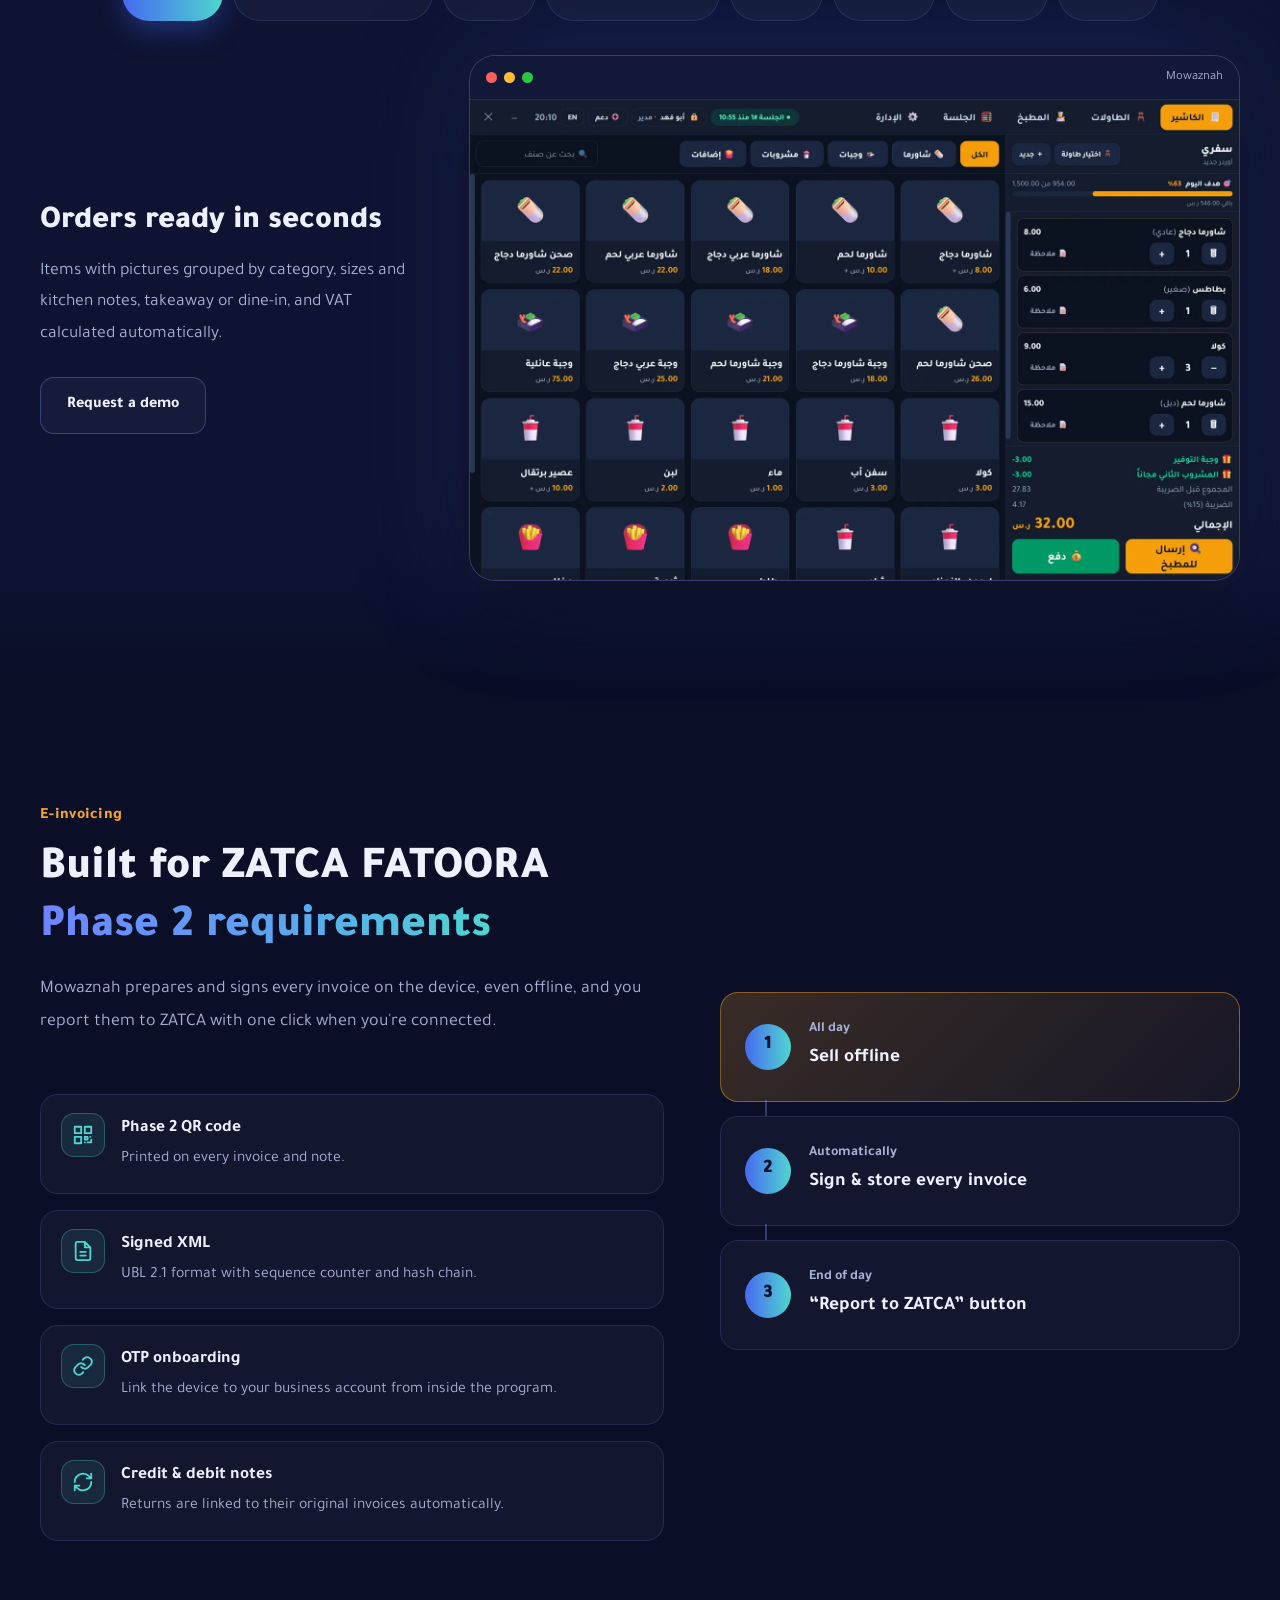
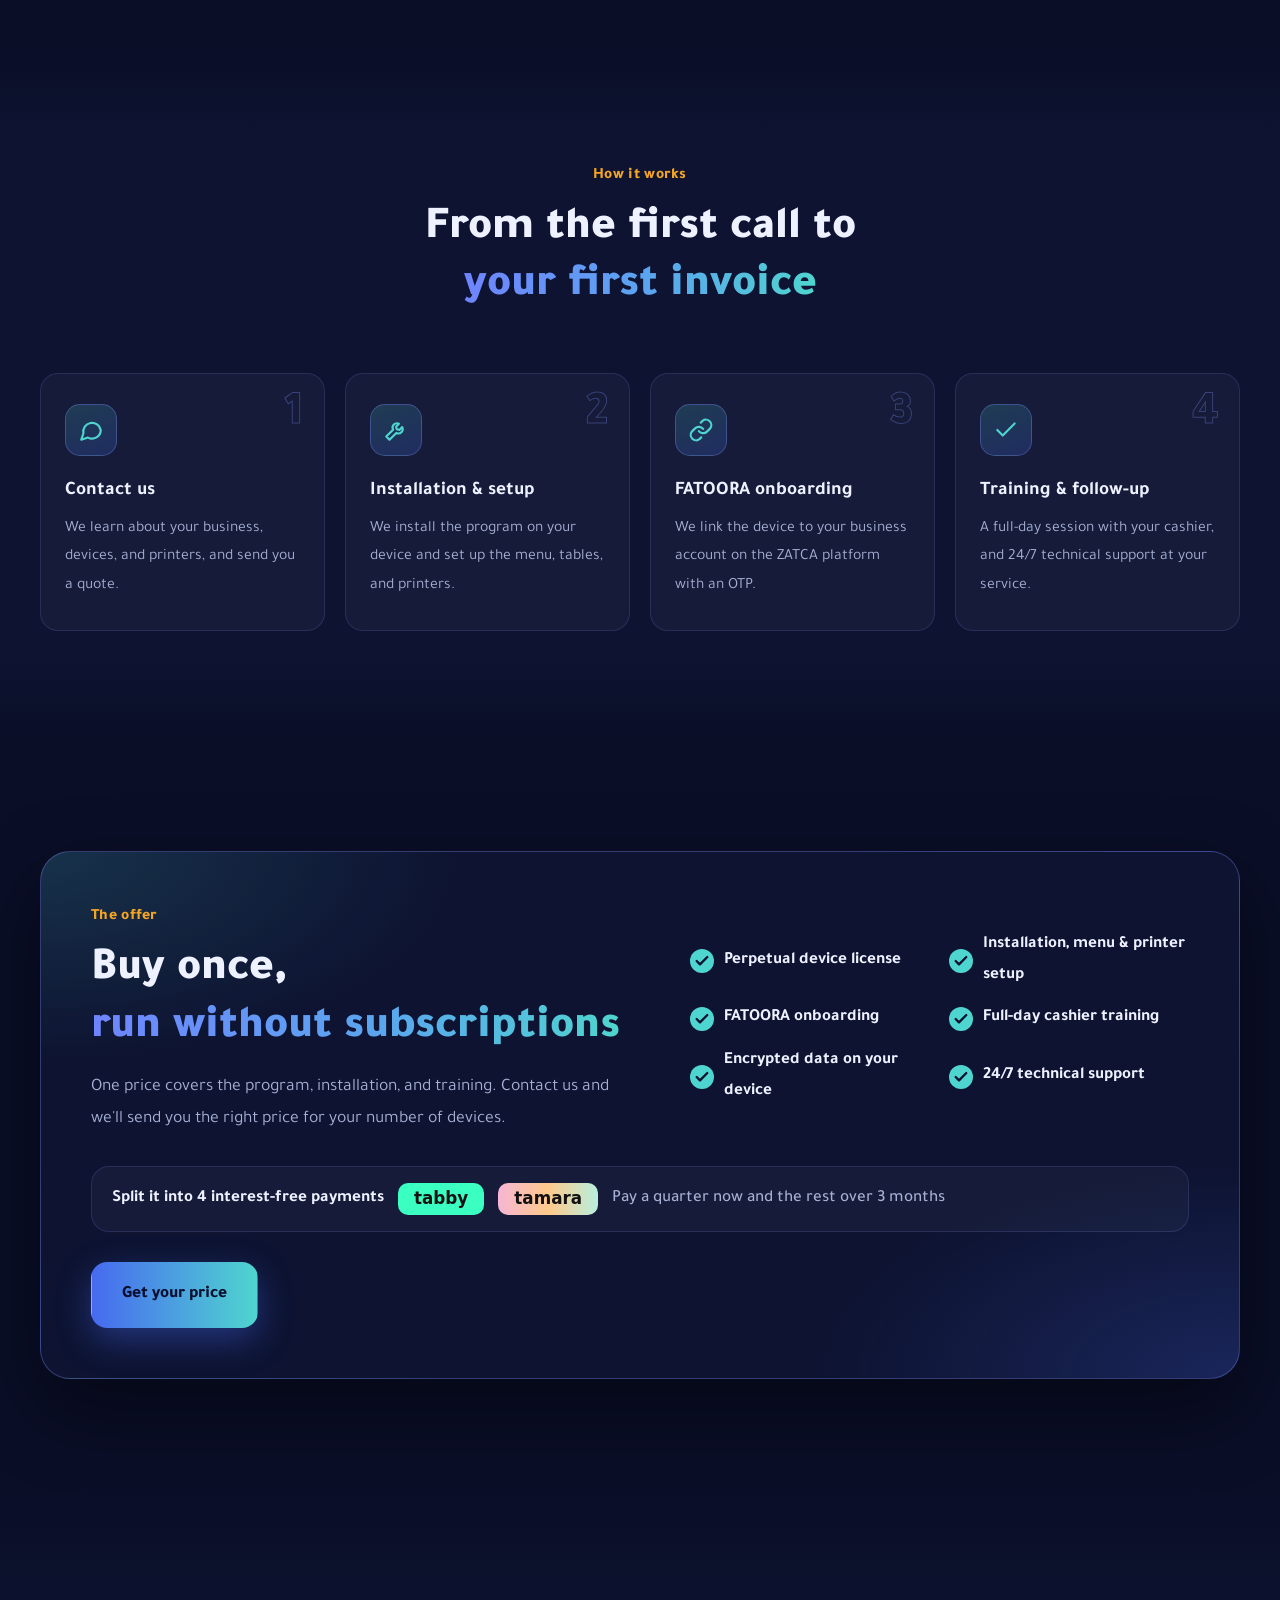
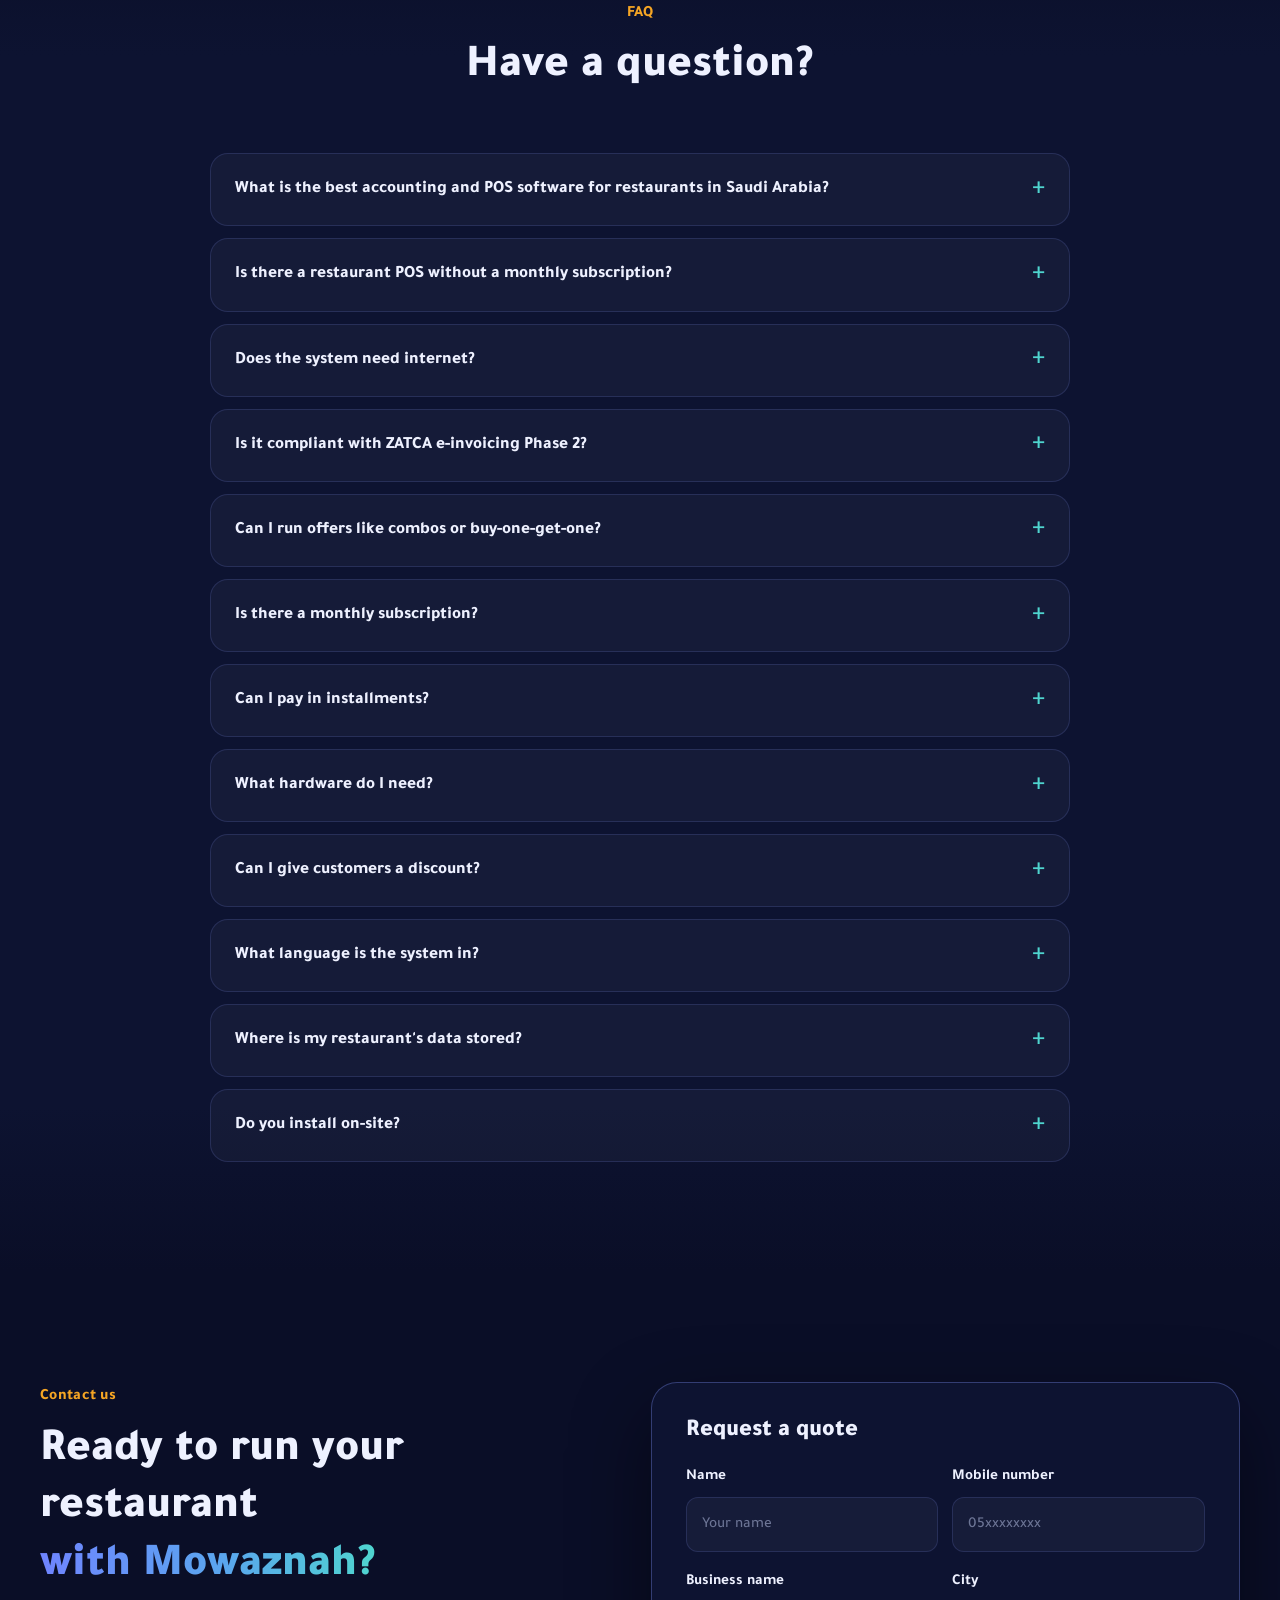
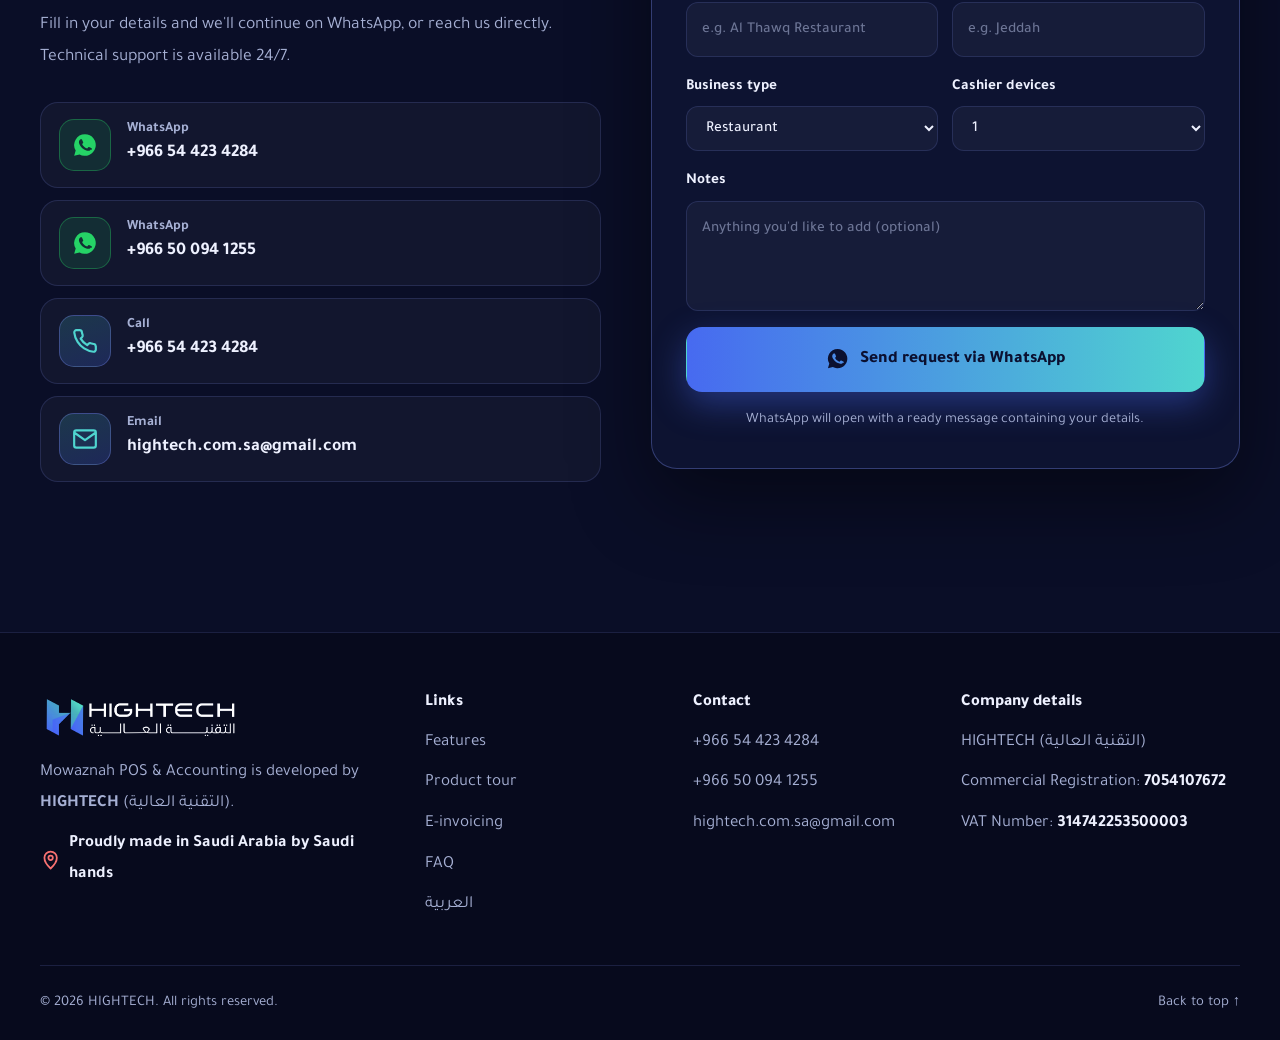
==== commit debbb2e4: "feat: التقسيط مع تابي وتمارا في الصفحة الرئيسية Co-Authored-By: Claude Opus 5.5 <noreply@anthropic.c" ====
--- a/en/index.html
+++ b/en/index.html
@@ -152,6 +152,14 @@
         },
         {
           "@type": "Question",
+          "name": "Can I pay in installments?",
+          "acceptedAnswer": {
+            "@type": "Answer",
+            "text": "Yes. You can split the price into 4 interest-free payments with tabby or tamara."
+          }
+        },
+        {
+          "@type": "Question",
           "name": "Is there a monthly subscription?",
           "acceptedAnswer": {
             "@type": "Answer",
@@ -283,6 +291,7 @@
             <li><svg class="ic"><use href="#i-check"/></svg> No monthly subscription</li>
             <li><svg class="ic"><use href="#i-check"/></svg> Installation &amp; staff training</li>
             <li><svg class="ic"><use href="#i-check"/></svg> 24/7 technical support</li>
+            <li><svg class="ic"><use href="#i-check"/></svg> Installments with tabby &amp; tamara</li>
           </ul>
         </div>
 
@@ -433,6 +442,7 @@
             <li><svg class="ic"><use href="#i-check"/></svg> Encrypted data on your device</li>
             <li><svg class="ic"><use href="#i-check"/></svg> 24/7 technical support</li>
           </ul>
+          <div class="pay-strip"><b>Split it into 4 interest-free payments</b> <span class="pay-chip tabby">tabby</span><span class="pay-chip tamara">tamara</span> <span>Pay a quarter now and the rest over 3 months</span></div>
           <a class="btn btn-primary btn-lg" href="#contact">Get your price</a>
         </div>
       </div>
@@ -452,6 +462,7 @@
           <details><summary>Is it compliant with ZATCA e-invoicing Phase 2?</summary><p>Yes. Every invoice has a Phase 2 QR code and a signed UBL 2.1 XML file, the device is onboarded to FATOORA with an OTP, and invoices are reported to ZATCA from the program.</p></details>
           <details><summary>Can I run offers like combos or buy-one-get-one?</summary><p>Yes. Automatic offers include fixed-price combos, buy one get one free, and percentage discounts for set hours or days. They apply to the invoice automatically and show on the customer display.</p></details>
           <details><summary>Is there a monthly subscription?</summary><p>No. It's a one-time purchase, and the price includes installation and training.</p></details>
+          <details><summary>Can I pay in installments?</summary><p>Yes. You can split the price into 4 interest-free payments with tabby or tamara.</p></details>
           <details><summary>What hardware do I need?</summary><p>A Windows 10 or 11 computer, a touch screen (recommended) or a mouse, and an 80 mm or 58 mm thermal receipt printer. A kitchen printer and a customer display are optional.</p></details>
           <details><summary>Can I give customers a discount?</summary><p>Yes, an invoice discount as a fixed amount or a percentage, with an optional reason and a maximum you set. Returns account for the discount share automatically.</p></details>
           <details><summary>What language is the system in?</summary><p>Arabic and English: each employee chooses their interface language, kitchen tickets print in the cook's language, and receipts are bilingual.</p></details>
--- a/css/style.css
+++ b/css/style.css
@@ -283,6 +283,12 @@
 .offer-list li { display: flex; align-items: center; gap: 10px; font-weight: 700; }
 .offer-list .ic { color: var(--ink); background: var(--teal); border-radius: 50%; padding: 4px; width: 24px; height: 24px; stroke-width: 3.5; }
 .offer .btn { grid-column: 1 / -1; justify-self: start; }
+.pay-strip { grid-column: 1 / -1; display: flex; flex-wrap: wrap; align-items: center; gap: 12px 14px; padding: 16px 20px; border-radius: var(--radius); background: var(--surface); border: 1px solid var(--line); font-weight: 700; }
+.pay-strip span { color: var(--muted); font-weight: 500; }
+.pay-chip { direction: ltr; font-family: system-ui, "Segoe UI", sans-serif; font-weight: 800; font-size: 1.05rem; line-height: 1; padding: 7px 16px 9px; border-radius: 10px; }
+.pay-strip .pay-chip { color: #111; font-weight: 800; }
+.pay-chip.tabby { background: #3bffc1; }
+.pay-chip.tamara { background: linear-gradient(90deg, #f6b6d4, #ffc98a 50%, #b8f0de); }
 
 /* الأسئلة */
 .faq { display: grid; gap: 12px; }
